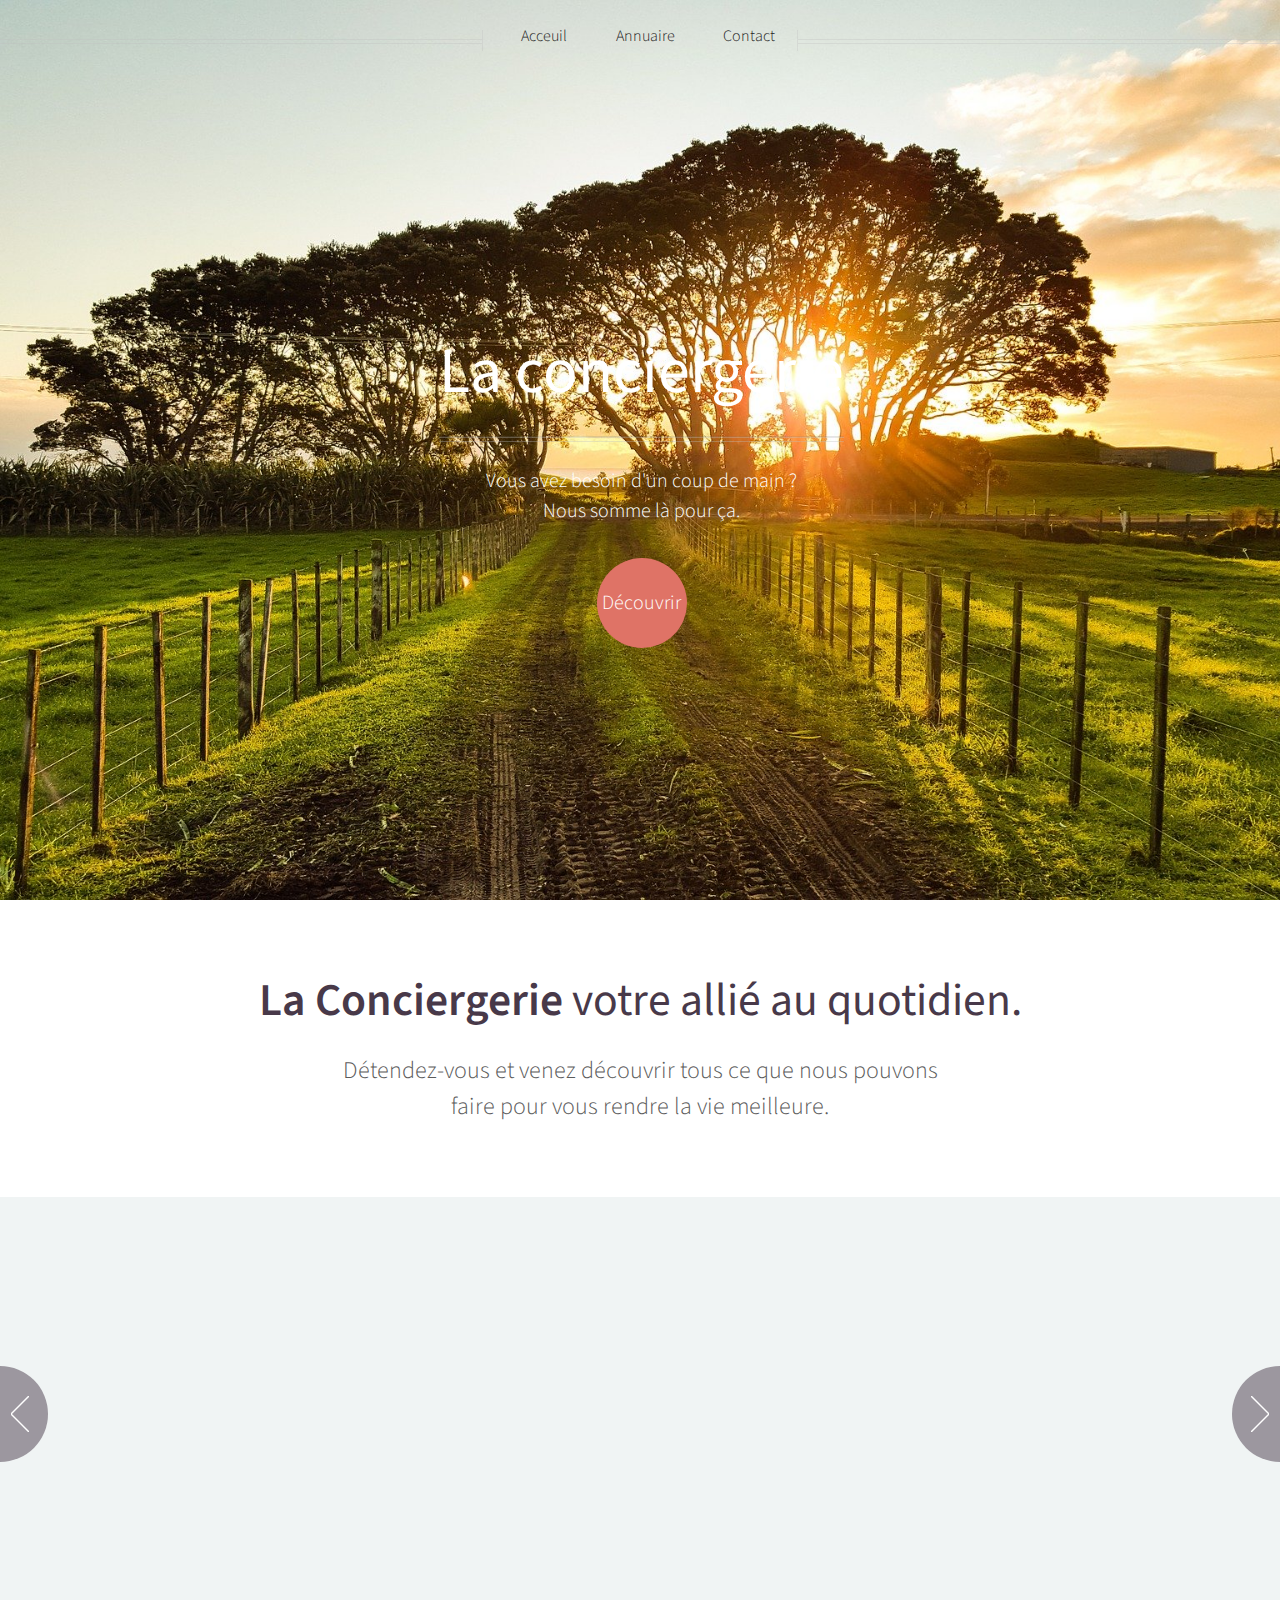
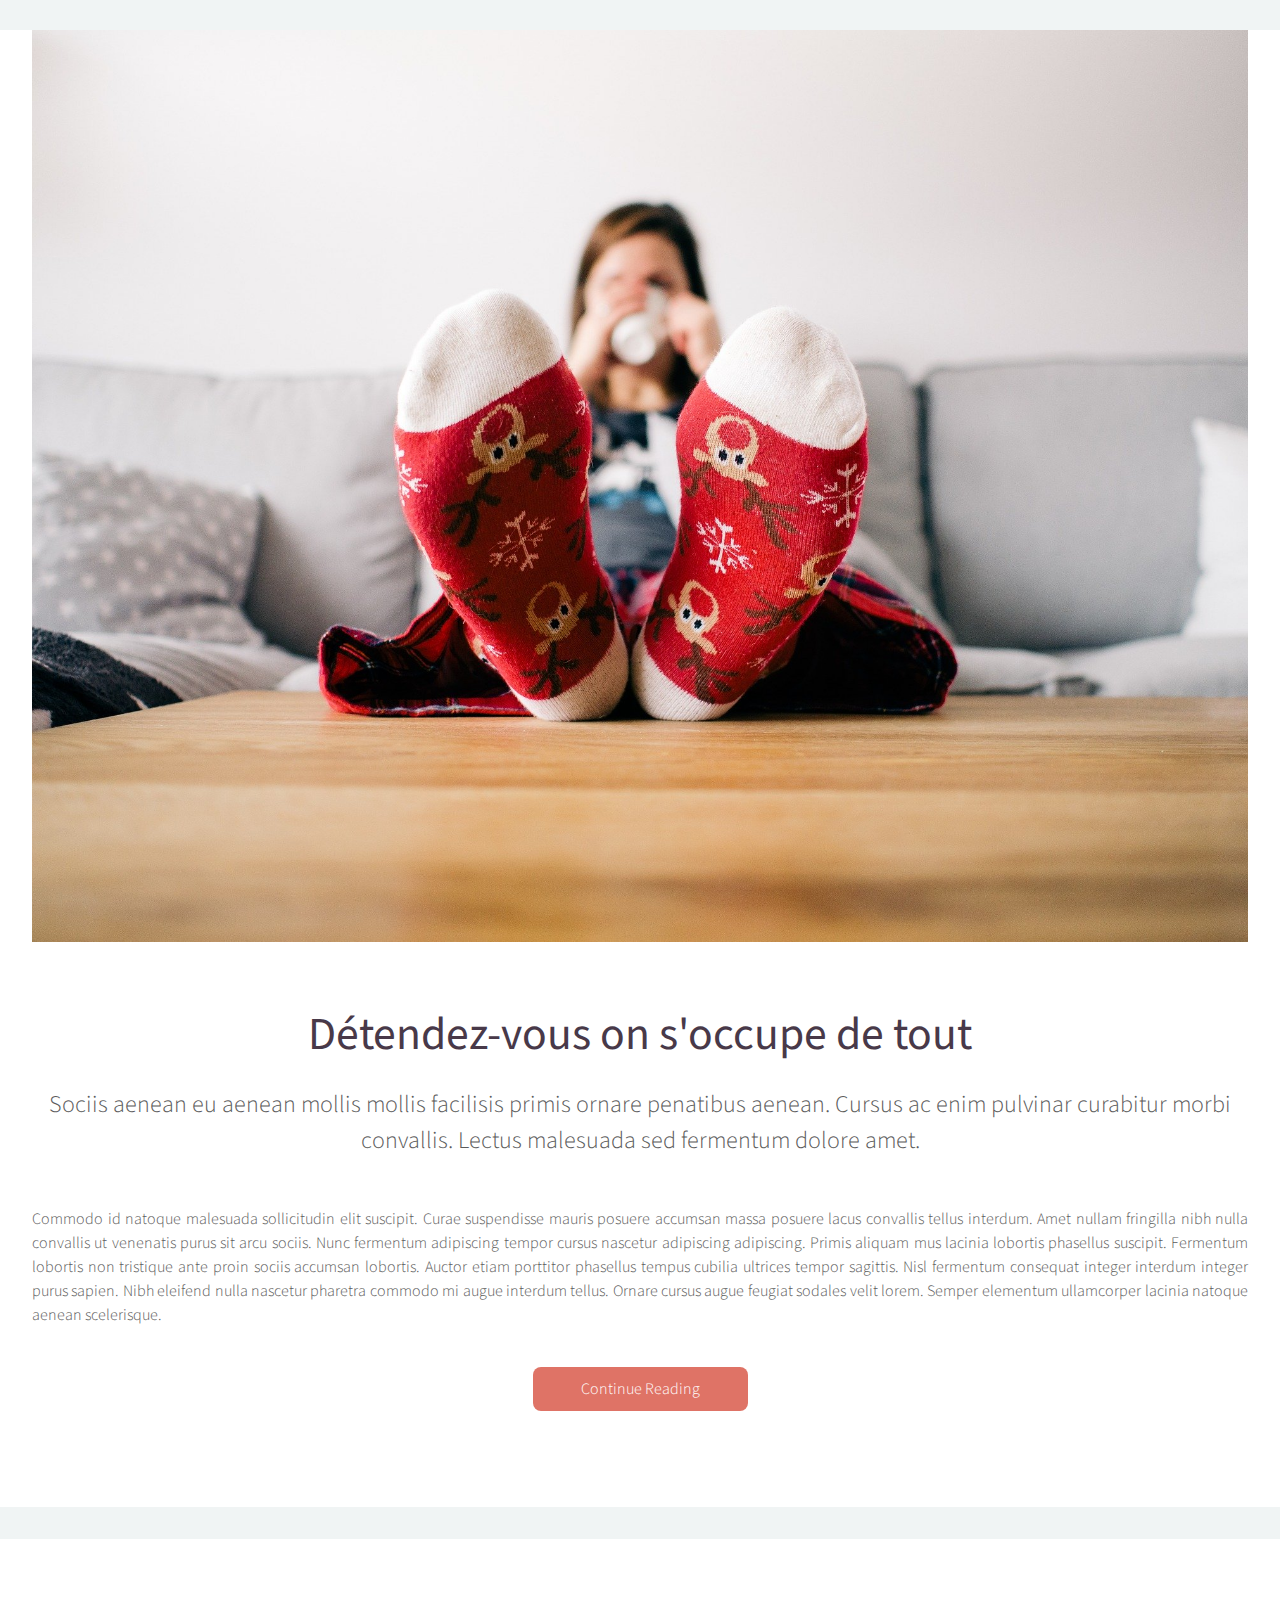
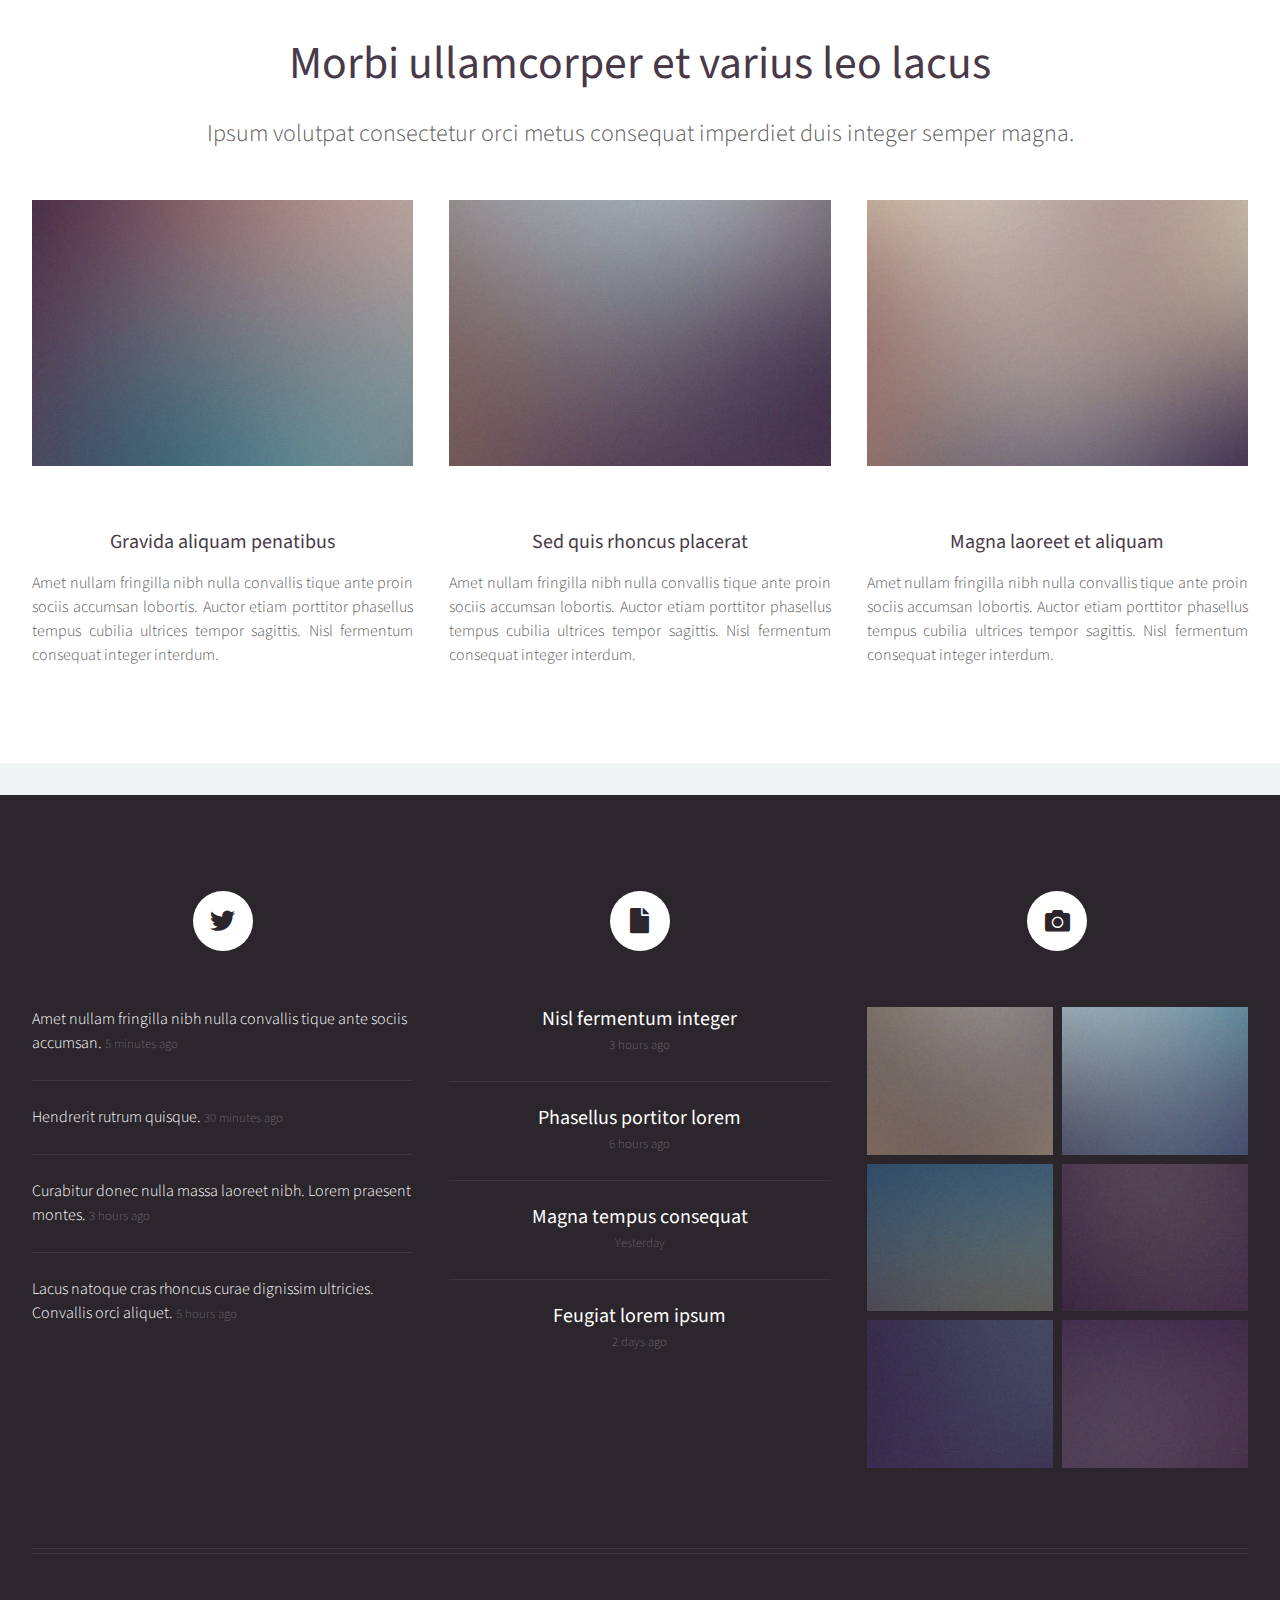
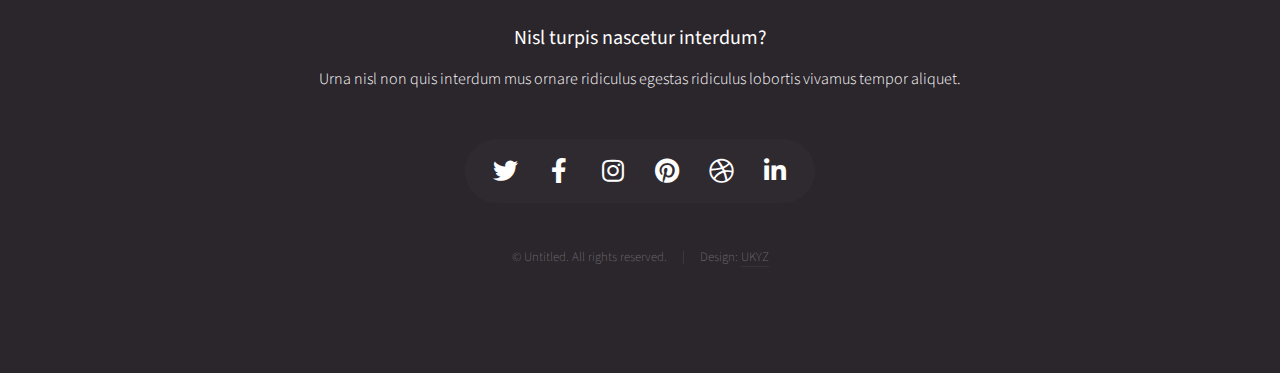
==== index.html @ 9340e7f1 "First commit" ====
<!DOCTYPE HTML>
<!--
	Helios by HTML5 UP
	html5up.net | @ajlkn
	Free for personal and commercial use under the CCA 3.0 license (html5up.net/license)
-->
<html>
	<head>
		<title>Helios by HTML5 UP</title>
		<meta charset="utf-8" />
		<meta name="viewport" content="width=device-width, initial-scale=1, user-scalable=no" />
		<link rel="stylesheet" href="assets/css/main.css" />
		<noscript><link rel="stylesheet" href="assets/css/noscript.css" /></noscript>
	</head>
	<body class="homepage is-preload">
		<div id="page-wrapper">

			<!-- Header -->
				<div id="header">

					<!-- Inner -->
						<div class="inner">
							<header>
								<h1><a href="index.html" id="logo">La conciergerie</a></h1>
								<hr />
								<p>Vous avez besoin d'un coup de main ?<br/>
									Nous somme là pour ça.</p>
							</header>
							<footer>
								<a href="#banner" class="button circled scrolly">Découvrir</a>
							</footer>
						</div>

					<!-- Nav -->
						<nav id="nav" style="color: #222">
							<ul>
<!--								<li><a href="index.html">Home</a></li>-->
<!--								<li>-->
<!--									<a href="#">Dropdown</a>-->
<!--									<ul>-->
<!--										<li><a href="#">Acceuil</a></li>-->
<!--										<li><a href="#">Annuaire</a></li>-->
<!--										<li><a href="#">Contact</a></li>-->
<!--										<li>-->
<!--											<a href="#">And a submenu &hellip;</a>-->
<!--											<ul>-->
<!--												<li><a href="#">Lorem ipsum dolor</a></li>-->
<!--												<li><a href="#">Phasellus consequat</a></li>-->
<!--												<li><a href="#">Magna phasellus</a></li>-->
<!--												<li><a href="#">Etiam dolore nisl</a></li>-->
<!--											</ul>-->
<!--										</li>-->
<!--										<li><a href="#">Veroeros feugiat</a></li>-->
<!--									</ul>-->
<!--								</li>-->
								<li><a href="#">Acceuil</a></li>
								<li><a href="#">Annuaire</a></li>
								<li><a href="#">Contact</a></li>
							</ul>
						</nav>

				</div>

			<!-- Banner -->
				<section id="banner">
					<header>
						<h2><strong>La Conciergerie</strong> votre allié au quotidien.</h2>
						<p>
							Détendez-vous et venez découvrir tous ce que nous pouvons <br/> faire pour vous rendre la vie meilleure.
						</p>
					</header>
				</section>

			<!-- Carousel -->
				<section class="carousel">
					<div class="reel">

						<article>
							<a href="#" class="image featured"><img src="images/laverie.jpg" alt="" /></a>
							<header>
								<h3><a href="#">S'occuper de votre linge</a></h3>
							</header>
							<p>Laissez nous s'occuper<br/> de votre lessive.</p>
						</article>

						<article>
							<a href="#" class="image featured"><img src="images/peinture.jpg" alt="" /></a>
							<header>
								<h3><a href="#">Besoin d'un coup de main ?</a></h3>
							</header>
							<p>La peinture ? Ne vous embêtez pas, on peut s'en charger</p>
						</article>

						<article>
							<a href="#" class="image featured"><img src="images/plombier.jpg" alt="" /></a>
							<header>
								<h3><a href="#">Du bricolage</a></h3>
							</header>
							<p>Un peu de bricolage à la maison ? Laissez-nous vous aider.</p>
						</article>

						<article>
							<a href="#" class="image featured"><img src="images/jardin.jpg" alt="" /></a>
							<header>
								<h3><a href="#">S'occuper de votre jardin</a></h3>
							</header>
							<p>Nous pouvons vous<br/> aider pour ça aussi.</p>
						</article>

						<article>
							<a href="#" class="image featured"><img src="images/pic05.jpg" alt="" /></a>
							<header>
								<h3><a href="#">Varius magnis sollicitudin</a></h3>
							</header>
							<p>Commodo id natoque malesuada sollicitudin elit suscipit magna.</p>
						</article>

						<article>
							<a href="#" class="image featured"><img src="images/pic01.jpg" alt="" /></a>
							<header>
								<h3><a href="#">Pulvinar sagittis congue</a></h3>
							</header>
							<p>Commodo id natoque malesuada sollicitudin elit suscipit magna.</p>
						</article>

						<article>
							<a href="#" class="image featured"><img src="images/pic02.jpg" alt="" /></a>
							<header>
								<h3><a href="#">Fermentum sagittis proin</a></h3>
							</header>
							<p>Commodo id natoque malesuada sollicitudin elit suscipit magna.</p>
						</article>

						<article>
							<a href="#" class="image featured"><img src="images/pic03.jpg" alt="" /></a>
							<header>
								<h3><a href="#">Sed quis rhoncus placerat</a></h3>
							</header>
							<p>Commodo id natoque malesuada sollicitudin elit suscipit magna.</p>
						</article>

						<article>
							<a href="#" class="image featured"><img src="images/pic04.jpg" alt="" /></a>
							<header>
								<h3><a href="#">Ultrices urna sit lobortis</a></h3>
							</header>
							<p>Commodo id natoque malesuada sollicitudin elit suscipit magna.</p>
						</article>

						<article>
							<a href="#" class="image featured"><img src="images/pic05.jpg" alt="" /></a>
							<header>
								<h3><a href="#">Varius magnis sollicitudin</a></h3>
							</header>
							<p>Commodo id natoque malesuada sollicitudin elit suscipit magna.</p>
						</article>

					</div>
				</section>

			<!-- Main -->
				<div class="wrapper style2">

					<article id="main" class="container special">
						<a href="#" class="image featured"><img src="images/relax.jpg" alt="" /></a>
						<header>
							<h2><a href="#">Détendez-vous on s'occupe de tout</a></h2>
							<p>
								Sociis aenean eu aenean mollis mollis facilisis primis ornare penatibus aenean. Cursus ac enim
								pulvinar curabitur morbi convallis. Lectus malesuada sed fermentum dolore amet.
							</p>
						</header>
						<p>
							Commodo id natoque malesuada sollicitudin elit suscipit. Curae suspendisse mauris posuere accumsan massa
							posuere lacus convallis tellus interdum. Amet nullam fringilla nibh nulla convallis ut venenatis purus
							sit arcu sociis. Nunc fermentum adipiscing tempor cursus nascetur adipiscing adipiscing. Primis aliquam
							mus lacinia lobortis phasellus suscipit. Fermentum lobortis non tristique ante proin sociis accumsan
							lobortis. Auctor etiam porttitor phasellus tempus cubilia ultrices tempor sagittis. Nisl fermentum
							consequat integer interdum integer purus sapien. Nibh eleifend nulla nascetur pharetra commodo mi augue
							interdum tellus. Ornare cursus augue feugiat sodales velit lorem. Semper elementum ullamcorper lacinia
							natoque aenean scelerisque.
						</p>
						<footer>
							<a href="#" class="button">Continue Reading</a>
						</footer>
					</article>

				</div>

			<!-- Features -->
				<div class="wrapper style1">

					<section id="features" class="container special">
						<header>
							<h2>Morbi ullamcorper et varius leo lacus</h2>
							<p>Ipsum volutpat consectetur orci metus consequat imperdiet duis integer semper magna.</p>
						</header>
						<div class="row">
							<article class="col-4 col-12-mobile special">
								<a href="#" class="image featured"><img src="images/pic07.jpg" alt="" /></a>
								<header>
									<h3><a href="#">Gravida aliquam penatibus</a></h3>
								</header>
								<p>
									Amet nullam fringilla nibh nulla convallis tique ante proin sociis accumsan lobortis. Auctor etiam
									porttitor phasellus tempus cubilia ultrices tempor sagittis. Nisl fermentum consequat integer interdum.
								</p>
							</article>
							<article class="col-4 col-12-mobile special">
								<a href="#" class="image featured"><img src="images/pic08.jpg" alt="" /></a>
								<header>
									<h3><a href="#">Sed quis rhoncus placerat</a></h3>
								</header>
								<p>
									Amet nullam fringilla nibh nulla convallis tique ante proin sociis accumsan lobortis. Auctor etiam
									porttitor phasellus tempus cubilia ultrices tempor sagittis. Nisl fermentum consequat integer interdum.
								</p>
							</article>
							<article class="col-4 col-12-mobile special">
								<a href="#" class="image featured"><img src="images/pic09.jpg" alt="" /></a>
								<header>
									<h3><a href="#">Magna laoreet et aliquam</a></h3>
								</header>
								<p>
									Amet nullam fringilla nibh nulla convallis tique ante proin sociis accumsan lobortis. Auctor etiam
									porttitor phasellus tempus cubilia ultrices tempor sagittis. Nisl fermentum consequat integer interdum.
								</p>
							</article>
						</div>
					</section>

				</div>

			<!-- Footer -->
				<div id="footer">
					<div class="container">
						<div class="row">

							<!-- Tweets -->
								<section class="col-4 col-12-mobile">
									<header>
										<h2 class="icon brands fa-twitter circled"><span class="label">Tweets</span></h2>
									</header>
									<ul class="divided">
										<li>
											<article class="tweet">
												Amet nullam fringilla nibh nulla convallis tique ante sociis accumsan.
												<span class="timestamp">5 minutes ago</span>
											</article>
										</li>
										<li>
											<article class="tweet">
												Hendrerit rutrum quisque.
												<span class="timestamp">30 minutes ago</span>
											</article>
										</li>
										<li>
											<article class="tweet">
												Curabitur donec nulla massa laoreet nibh. Lorem praesent montes.
												<span class="timestamp">3 hours ago</span>
											</article>
										</li>
										<li>
											<article class="tweet">
												Lacus natoque cras rhoncus curae dignissim ultricies. Convallis orci aliquet.
												<span class="timestamp">5 hours ago</span>
											</article>
										</li>
									</ul>
								</section>

							<!-- Posts -->
								<section class="col-4 col-12-mobile">
									<header>
										<h2 class="icon solid fa-file circled"><span class="label">Posts</span></h2>
									</header>
									<ul class="divided">
										<li>
											<article class="post stub">
												<header>
													<h3><a href="#">Nisl fermentum integer</a></h3>
												</header>
												<span class="timestamp">3 hours ago</span>
											</article>
										</li>
										<li>
											<article class="post stub">
												<header>
													<h3><a href="#">Phasellus portitor lorem</a></h3>
												</header>
												<span class="timestamp">6 hours ago</span>
											</article>
										</li>
										<li>
											<article class="post stub">
												<header>
													<h3><a href="#">Magna tempus consequat</a></h3>
												</header>
												<span class="timestamp">Yesterday</span>
											</article>
										</li>
										<li>
											<article class="post stub">
												<header>
													<h3><a href="#">Feugiat lorem ipsum</a></h3>
												</header>
												<span class="timestamp">2 days ago</span>
											</article>
										</li>
									</ul>
								</section>

							<!-- Photos -->
								<section class="col-4 col-12-mobile">
									<header>
										<h2 class="icon solid fa-camera circled"><span class="label">Photos</span></h2>
									</header>
									<div class="row gtr-25">
										<div class="col-6">
											<a href="#" class="image fit"><img src="images/pic10.jpg" alt="" /></a>
										</div>
										<div class="col-6">
											<a href="#" class="image fit"><img src="images/pic11.jpg" alt="" /></a>
										</div>
										<div class="col-6">
											<a href="#" class="image fit"><img src="images/pic12.jpg" alt="" /></a>
										</div>
										<div class="col-6">
											<a href="#" class="image fit"><img src="images/pic13.jpg" alt="" /></a>
										</div>
										<div class="col-6">
											<a href="#" class="image fit"><img src="images/pic14.jpg" alt="" /></a>
										</div>
										<div class="col-6">
											<a href="#" class="image fit"><img src="images/pic15.jpg" alt="" /></a>
										</div>
									</div>
								</section>

						</div>
						<hr />
						<div class="row">
							<div class="col-12">

								<!-- Contact -->
									<section class="contact">
										<header>
											<h3>Nisl turpis nascetur interdum?</h3>
										</header>
										<p>Urna nisl non quis interdum mus ornare ridiculus egestas ridiculus lobortis vivamus tempor aliquet.</p>
										<ul class="icons">
											<li><a href="#" class="icon brands fa-twitter"><span class="label">Twitter</span></a></li>
											<li><a href="#" class="icon brands fa-facebook-f"><span class="label">Facebook</span></a></li>
											<li><a href="#" class="icon brands fa-instagram"><span class="label">Instagram</span></a></li>
											<li><a href="#" class="icon brands fa-pinterest"><span class="label">Pinterest</span></a></li>
											<li><a href="#" class="icon brands fa-dribbble"><span class="label">Dribbble</span></a></li>
											<li><a href="#" class="icon brands fa-linkedin-in"><span class="label">Linkedin</span></a></li>
										</ul>
									</section>

								<!-- Copyright -->
									<div class="copyright">
										<ul class="menu">
											<li>&copy; Untitled. All rights reserved.</li><li>Design: <a href="">UKYZ</a></li>
										</ul>
									</div>

							</div>

						</div>
					</div>
				</div>

		</div>

		<!-- Scripts -->
			<script src="assets/js/jquery.min.js"></script>
			<script src="assets/js/jquery.dropotron.min.js"></script>
			<script src="assets/js/jquery.scrolly.min.js"></script>
			<script src="assets/js/jquery.scrollex.min.js"></script>
			<script src="assets/js/browser.min.js"></script>
			<script src="assets/js/breakpoints.min.js"></script>
			<script src="assets/js/util.js"></script>
			<script src="assets/js/main.js"></script>

	</body>
</html>
---- assets/css/main.css ----
@import url("https://fonts.googleapis.com/css?family=Source+Sans+Pro:300,300italic,400,400italic,600");
@import url("fontawesome-all.min.css");

/*
	Helios by HTML5 UP
	html5up.net | @ajlkn
	Free for personal and commercial use under the CCA 3.0 license (html5up.net/license)
*/

html, body, div, span, applet, object,
iframe, h1, h2, h3, h4, h5, h6, p, blockquote,
pre, a, abbr, acronym, address, big, cite,
code, del, dfn, em, img, ins, kbd, q, s, samp,
small, strike, strong, sub, sup, tt, var, b,
u, i, center, dl, dt, dd, ol, ul, li, fieldset,
form, label, legend, table, caption, tbody,
tfoot, thead, tr, th, td, article, aside,
canvas, details, embed, figure, figcaption,
footer, header, hgroup, menu, nav, output, ruby,
section, summary, time, mark, audio, video {
	margin: 0;
	padding: 0;
	border: 0;
	font-size: 100%;
	font: inherit;
	vertical-align: baseline;}

article, aside, details, figcaption, figure,
footer, header, hgroup, menu, nav, section {
	display: block;}

body {
	line-height: 1;
}

ol, ul {
	list-style: none;
}

blockquote, q {
	quotes: none;
}

	blockquote:before, blockquote:after, q:before, q:after {
		content: '';
		content: none;
	}

table {
	border-collapse: collapse;
	border-spacing: 0;
}

body {
	-webkit-text-size-adjust: none;
}

mark {
	background-color: transparent;
	color: inherit;
}

input::-moz-focus-inner {
	border: 0;
	padding: 0;
}

input, select, textarea {
	-moz-appearance: none;
	-webkit-appearance: none;
	-ms-appearance: none;
	appearance: none;
}

/* Basic */

	html {
		box-sizing: border-box;
	}

	*, *:before, *:after {
		box-sizing: inherit;
	}

	body {
		background: #f0f4f4;
		color: #5b5b5b;
		font-size: 15pt;
		line-height: 1.85em;
		font-family: 'Source Sans Pro', sans-serif;
		font-weight: 300;
	}

		body.is-preload *, body.is-preload *:before, body.is-preload *:after {
			-moz-animation: none !important;
			-webkit-animation: none !important;
			-ms-animation: none !important;
			animation: none !important;
			-moz-transition: none !important;
			-webkit-transition: none !important;
			-ms-transition: none !important;
			transition: none !important;
		}

	input, textarea, select {
		font-size: 15pt;
		line-height: 1.85em;
		font-family: 'Source Sans Pro', sans-serif;
		font-weight: 300;
	}

	h1, h2, h3, h4, h5, h6 {
		font-weight: 400;
		color: #483949;
		line-height: 1.25em;
	}

	h1 a, h2 a, h3 a, h4 a, h5 a, h6 a {
		color: inherit;
		text-decoration: none;
		border-bottom-color: transparent;
	}

	h1 strong, h2 strong, h3 strong, h4 strong, h5 strong, h6 strong {
		font-weight: 600;
	}

	h2 {
		font-size: 2.85em;
	}

	h3 {
		font-size: 1.25em;
	}

	h4 {
		font-size: 1em;
		margin: 0 0 0.25em 0;
	}

	strong, b {
		font-weight: 400;
		color: #483949;
	}

	em, i {
		font-style: italic;
	}

	a {
		color: inherit;
		border-bottom: solid 1px rgba(128, 128, 128, 0.15);
		text-decoration: none;
		-moz-transition: background-color 0.35s ease-in-out, color 0.35s ease-in-out, border-bottom-color 0.35s ease-in-out;
		-webkit-transition: background-color 0.35s ease-in-out, color 0.35s ease-in-out, border-bottom-color 0.35s ease-in-out;
		-ms-transition: background-color 0.35s ease-in-out, color 0.35s ease-in-out, border-bottom-color 0.35s ease-in-out;
		transition: background-color 0.35s ease-in-out, color 0.35s ease-in-out, border-bottom-color 0.35s ease-in-out;
	}

		a:hover {
			color: #ef8376;
			border-bottom-color: transparent;
		}

	sub {
		position: relative;
		top: 0.5em;
		font-size: 0.8em;
	}

	sup {
		position: relative;
		top: -0.5em;
		font-size: 0.8em;
	}

	blockquote {
		border-left: solid 0.5em #ddd;
		padding: 1em 0 1em 2em;
		font-style: italic;
	}

	p, ul, ol, dl, table {
		margin-bottom: 1em;
	}

	p {
		text-align: justify;
	}

	br.clear {
		clear: both;
	}

	hr {
		position: relative;
		display: block;
		border: 0;
		top: 4.5em;
		margin-bottom: 9em;
		height: 6px;
		border-top: solid 1px rgba(128, 128, 128, 0.2);
		border-bottom: solid 1px rgba(128, 128, 128, 0.2);
	}

		hr:before, hr:after {
			content: '';
			position: absolute;
			top: -8px;
			display: block;
			width: 1px;
			height: 21px;
			background: rgba(128, 128, 128, 0.2);
		}

		hr:before {
			left: -1px;
		}

		hr:after {
			right: -1px;
		}

	.timestamp {
		color: rgba(128, 128, 128, 0.75);
		font-size: 0.8em;
	}

/* Container */

	.container {
		margin: 0 auto;
		max-width: 100%;
		width: 1400px;
	}

		@media screen and (max-width: 1680px) {

			.container {
				width: 1200px;
			}

		}

		@media screen and (max-width: 1280px) {

			.container {
				width: 100%;
			}

		}

		@media screen and (max-width: 960px) {

			.container {
				width: 100%;
			}

		}

		@media screen and (max-width: 840px) {

			.container {
				width: 100%;
			}

		}

		@media screen and (max-width: 736px) {

			.container {
				width: 100%;
			}

		}

/* Row */

	.row {
		display: flex;
		flex-wrap: wrap;
		box-sizing: border-box;
		align-items: stretch;
	}

		.row > * {
			box-sizing: border-box;
		}

		.row.gtr-uniform > * > :last-child {
			margin-bottom: 0;
		}

		.row.aln-left {
			justify-content: flex-start;
		}

		.row.aln-center {
			justify-content: center;
		}

		.row.aln-right {
			justify-content: flex-end;
		}

		.row.aln-top {
			align-items: flex-start;
		}

		.row.aln-middle {
			align-items: center;
		}

		.row.aln-bottom {
			align-items: flex-end;
		}

		.row > .imp {
			order: -1;
		}

		.row > .col-1 {
			width: 8.33333%;
		}

		.row > .off-1 {
			margin-left: 8.33333%;
		}

		.row > .col-2 {
			width: 16.66667%;
		}

		.row > .off-2 {
			margin-left: 16.66667%;
		}

		.row > .col-3 {
			width: 25%;
		}

		.row > .off-3 {
			margin-left: 25%;
		}

		.row > .col-4 {
			width: 33.33333%;
		}

		.row > .off-4 {
			margin-left: 33.33333%;
		}

		.row > .col-5 {
			width: 41.66667%;
		}

		.row > .off-5 {
			margin-left: 41.66667%;
		}

		.row > .col-6 {
			width: 50%;
		}

		.row > .off-6 {
			margin-left: 50%;
		}

		.row > .col-7 {
			width: 58.33333%;
		}

		.row > .off-7 {
			margin-left: 58.33333%;
		}

		.row > .col-8 {
			width: 66.66667%;
		}

		.row > .off-8 {
			margin-left: 66.66667%;
		}

		.row > .col-9 {
			width: 75%;
		}

		.row > .off-9 {
			margin-left: 75%;
		}

		.row > .col-10 {
			width: 83.33333%;
		}

		.row > .off-10 {
			margin-left: 83.33333%;
		}

		.row > .col-11 {
			width: 91.66667%;
		}

		.row > .off-11 {
			margin-left: 91.66667%;
		}

		.row > .col-12 {
			width: 100%;
		}

		.row > .off-12 {
			margin-left: 100%;
		}

		.row.gtr-0 {
			margin-top: 0px;
			margin-left: 0px;
		}

			.row.gtr-0 > * {
				padding: 0px 0 0 0px;
			}

			.row.gtr-0.gtr-uniform {
				margin-top: 0px;
			}

				.row.gtr-0.gtr-uniform > * {
					padding-top: 0px;
				}

		.row.gtr-25 {
			margin-top: -10px;
			margin-left: -10px;
		}

			.row.gtr-25 > * {
				padding: 10px 0 0 10px;
			}

			.row.gtr-25.gtr-uniform {
				margin-top: -10px;
			}

				.row.gtr-25.gtr-uniform > * {
					padding-top: 10px;
				}

		.row.gtr-50 {
			margin-top: -20px;
			margin-left: -20px;
		}

			.row.gtr-50 > * {
				padding: 20px 0 0 20px;
			}

			.row.gtr-50.gtr-uniform {
				margin-top: -20px;
			}

				.row.gtr-50.gtr-uniform > * {
					padding-top: 20px;
				}

		.row {
			margin-top: -40px;
			margin-left: -40px;
		}

			.row > * {
				padding: 40px 0 0 40px;
			}

			.row.gtr-uniform {
				margin-top: -40px;
			}

				.row.gtr-uniform > * {
					padding-top: 40px;
				}

		.row.gtr-150 {
			margin-top: -60px;
			margin-left: -60px;
		}

			.row.gtr-150 > * {
				padding: 60px 0 0 60px;
			}

			.row.gtr-150.gtr-uniform {
				margin-top: -60px;
			}

				.row.gtr-150.gtr-uniform > * {
					padding-top: 60px;
				}

		.row.gtr-200 {
			margin-top: -80px;
			margin-left: -80px;
		}

			.row.gtr-200 > * {
				padding: 80px 0 0 80px;
			}

			.row.gtr-200.gtr-uniform {
				margin-top: -80px;
			}

				.row.gtr-200.gtr-uniform > * {
					padding-top: 80px;
				}

		@media screen and (max-width: 1680px) {

			.row {
				display: flex;
				flex-wrap: wrap;
				box-sizing: border-box;
				align-items: stretch;
			}

				.row > * {
					box-sizing: border-box;
				}

				.row.gtr-uniform > * > :last-child {
					margin-bottom: 0;
				}

				.row.aln-left {
					justify-content: flex-start;
				}

				.row.aln-center {
					justify-content: center;
				}

				.row.aln-right {
					justify-content: flex-end;
				}

				.row.aln-top {
					align-items: flex-start;
				}

				.row.aln-middle {
					align-items: center;
				}

				.row.aln-bottom {
					align-items: flex-end;
				}

				.row > .imp-wide {
					order: -1;
				}

				.row > .col-1-wide {
					width: 8.33333%;
				}

				.row > .off-1-wide {
					margin-left: 8.33333%;
				}

				.row > .col-2-wide {
					width: 16.66667%;
				}

				.row > .off-2-wide {
					margin-left: 16.66667%;
				}

				.row > .col-3-wide {
					width: 25%;
				}

				.row > .off-3-wide {
					margin-left: 25%;
				}

				.row > .col-4-wide {
					width: 33.33333%;
				}

				.row > .off-4-wide {
					margin-left: 33.33333%;
				}

				.row > .col-5-wide {
					width: 41.66667%;
				}

				.row > .off-5-wide {
					margin-left: 41.66667%;
				}

				.row > .col-6-wide {
					width: 50%;
				}

				.row > .off-6-wide {
					margin-left: 50%;
				}

				.row > .col-7-wide {
					width: 58.33333%;
				}

				.row > .off-7-wide {
					margin-left: 58.33333%;
				}

				.row > .col-8-wide {
					width: 66.66667%;
				}

				.row > .off-8-wide {
					margin-left: 66.66667%;
				}

				.row > .col-9-wide {
					width: 75%;
				}

				.row > .off-9-wide {
					margin-left: 75%;
				}

				.row > .col-10-wide {
					width: 83.33333%;
				}

				.row > .off-10-wide {
					margin-left: 83.33333%;
				}

				.row > .col-11-wide {
					width: 91.66667%;
				}

				.row > .off-11-wide {
					margin-left: 91.66667%;
				}

				.row > .col-12-wide {
					width: 100%;
				}

				.row > .off-12-wide {
					margin-left: 100%;
				}

				.row.gtr-0 {
					margin-top: 0px;
					margin-left: 0px;
				}

					.row.gtr-0 > * {
						padding: 0px 0 0 0px;
					}

					.row.gtr-0.gtr-uniform {
						margin-top: 0px;
					}

						.row.gtr-0.gtr-uniform > * {
							padding-top: 0px;
						}

				.row.gtr-25 {
					margin-top: -10px;
					margin-left: -10px;
				}

					.row.gtr-25 > * {
						padding: 10px 0 0 10px;
					}

					.row.gtr-25.gtr-uniform {
						margin-top: -10px;
					}

						.row.gtr-25.gtr-uniform > * {
							padding-top: 10px;
						}

				.row.gtr-50 {
					margin-top: -20px;
					margin-left: -20px;
				}

					.row.gtr-50 > * {
						padding: 20px 0 0 20px;
					}

					.row.gtr-50.gtr-uniform {
						margin-top: -20px;
					}

						.row.gtr-50.gtr-uniform > * {
							padding-top: 20px;
						}

				.row {
					margin-top: -40px;
					margin-left: -40px;
				}

					.row > * {
						padding: 40px 0 0 40px;
					}

					.row.gtr-uniform {
						margin-top: -40px;
					}

						.row.gtr-uniform > * {
							padding-top: 40px;
						}

				.row.gtr-150 {
					margin-top: -60px;
					margin-left: -60px;
				}

					.row.gtr-150 > * {
						padding: 60px 0 0 60px;
					}

					.row.gtr-150.gtr-uniform {
						margin-top: -60px;
					}

						.row.gtr-150.gtr-uniform > * {
							padding-top: 60px;
						}

				.row.gtr-200 {
					margin-top: -80px;
					margin-left: -80px;
				}

					.row.gtr-200 > * {
						padding: 80px 0 0 80px;
					}

					.row.gtr-200.gtr-uniform {
						margin-top: -80px;
					}

						.row.gtr-200.gtr-uniform > * {
							padding-top: 80px;
						}

		}

		@media screen and (max-width: 1280px) {

			.row {
				display: flex;
				flex-wrap: wrap;
				box-sizing: border-box;
				align-items: stretch;
			}

				.row > * {
					box-sizing: border-box;
				}

				.row.gtr-uniform > * > :last-child {
					margin-bottom: 0;
				}

				.row.aln-left {
					justify-content: flex-start;
				}

				.row.aln-center {
					justify-content: center;
				}

				.row.aln-right {
					justify-content: flex-end;
				}

				.row.aln-top {
					align-items: flex-start;
				}

				.row.aln-middle {
					align-items: center;
				}

				.row.aln-bottom {
					align-items: flex-end;
				}

				.row > .imp-normal {
					order: -1;
				}

				.row > .col-1-normal {
					width: 8.33333%;
				}

				.row > .off-1-normal {
					margin-left: 8.33333%;
				}

				.row > .col-2-normal {
					width: 16.66667%;
				}

				.row > .off-2-normal {
					margin-left: 16.66667%;
				}

				.row > .col-3-normal {
					width: 25%;
				}

				.row > .off-3-normal {
					margin-left: 25%;
				}

				.row > .col-4-normal {
					width: 33.33333%;
				}

				.row > .off-4-normal {
					margin-left: 33.33333%;
				}

				.row > .col-5-normal {
					width: 41.66667%;
				}

				.row > .off-5-normal {
					margin-left: 41.66667%;
				}

				.row > .col-6-normal {
					width: 50%;
				}

				.row > .off-6-normal {
					margin-left: 50%;
				}

				.row > .col-7-normal {
					width: 58.33333%;
				}

				.row > .off-7-normal {
					margin-left: 58.33333%;
				}

				.row > .col-8-normal {
					width: 66.66667%;
				}

				.row > .off-8-normal {
					margin-left: 66.66667%;
				}

				.row > .col-9-normal {
					width: 75%;
				}

				.row > .off-9-normal {
					margin-left: 75%;
				}

				.row > .col-10-normal {
					width: 83.33333%;
				}

				.row > .off-10-normal {
					margin-left: 83.33333%;
				}

				.row > .col-11-normal {
					width: 91.66667%;
				}

				.row > .off-11-normal {
					margin-left: 91.66667%;
				}

				.row > .col-12-normal {
					width: 100%;
				}

				.row > .off-12-normal {
					margin-left: 100%;
				}

				.row.gtr-0 {
					margin-top: 0px;
					margin-left: 0px;
				}

					.row.gtr-0 > * {
						padding: 0px 0 0 0px;
					}

					.row.gtr-0.gtr-uniform {
						margin-top: 0px;
					}

						.row.gtr-0.gtr-uniform > * {
							padding-top: 0px;
						}

				.row.gtr-25 {
					margin-top: -9px;
					margin-left: -9px;
				}

					.row.gtr-25 > * {
						padding: 9px 0 0 9px;
					}

					.row.gtr-25.gtr-uniform {
						margin-top: -9px;
					}

						.row.gtr-25.gtr-uniform > * {
							padding-top: 9px;
						}

				.row.gtr-50 {
					margin-top: -18px;
					margin-left: -18px;
				}

					.row.gtr-50 > * {
						padding: 18px 0 0 18px;
					}

					.row.gtr-50.gtr-uniform {
						margin-top: -18px;
					}

						.row.gtr-50.gtr-uniform > * {
							padding-top: 18px;
						}

				.row {
					margin-top: -36px;
					margin-left: -36px;
				}

					.row > * {
						padding: 36px 0 0 36px;
					}

					.row.gtr-uniform {
						margin-top: -36px;
					}

						.row.gtr-uniform > * {
							padding-top: 36px;
						}

				.row.gtr-150 {
					margin-top: -54px;
					margin-left: -54px;
				}

					.row.gtr-150 > * {
						padding: 54px 0 0 54px;
					}

					.row.gtr-150.gtr-uniform {
						margin-top: -54px;
					}

						.row.gtr-150.gtr-uniform > * {
							padding-top: 54px;
						}

				.row.gtr-200 {
					margin-top: -72px;
					margin-left: -72px;
				}

					.row.gtr-200 > * {
						padding: 72px 0 0 72px;
					}

					.row.gtr-200.gtr-uniform {
						margin-top: -72px;
					}

						.row.gtr-200.gtr-uniform > * {
							padding-top: 72px;
						}

		}

		@media screen and (max-width: 960px) {

			.row {
				display: flex;
				flex-wrap: wrap;
				box-sizing: border-box;
				align-items: stretch;
			}

				.row > * {
					box-sizing: border-box;
				}

				.row.gtr-uniform > * > :last-child {
					margin-bottom: 0;
				}

				.row.aln-left {
					justify-content: flex-start;
				}

				.row.aln-center {
					justify-content: center;
				}

				.row.aln-right {
					justify-content: flex-end;
				}

				.row.aln-top {
					align-items: flex-start;
				}

				.row.aln-middle {
					align-items: center;
				}

				.row.aln-bottom {
					align-items: flex-end;
				}

				.row > .imp-narrow {
					order: -1;
				}

				.row > .col-1-narrow {
					width: 8.33333%;
				}

				.row > .off-1-narrow {
					margin-left: 8.33333%;
				}

				.row > .col-2-narrow {
					width: 16.66667%;
				}

				.row > .off-2-narrow {
					margin-left: 16.66667%;
				}

				.row > .col-3-narrow {
					width: 25%;
				}

				.row > .off-3-narrow {
					margin-left: 25%;
				}

				.row > .col-4-narrow {
					width: 33.33333%;
				}

				.row > .off-4-narrow {
					margin-left: 33.33333%;
				}

				.row > .col-5-narrow {
					width: 41.66667%;
				}

				.row > .off-5-narrow {
					margin-left: 41.66667%;
				}

				.row > .col-6-narrow {
					width: 50%;
				}

				.row > .off-6-narrow {
					margin-left: 50%;
				}

				.row > .col-7-narrow {
					width: 58.33333%;
				}

				.row > .off-7-narrow {
					margin-left: 58.33333%;
				}

				.row > .col-8-narrow {
					width: 66.66667%;
				}

				.row > .off-8-narrow {
					margin-left: 66.66667%;
				}

				.row > .col-9-narrow {
					width: 75%;
				}

				.row > .off-9-narrow {
					margin-left: 75%;
				}

				.row > .col-10-narrow {
					width: 83.33333%;
				}

				.row > .off-10-narrow {
					margin-left: 83.33333%;
				}

				.row > .col-11-narrow {
					width: 91.66667%;
				}

				.row > .off-11-narrow {
					margin-left: 91.66667%;
				}

				.row > .col-12-narrow {
					width: 100%;
				}

				.row > .off-12-narrow {
					margin-left: 100%;
				}

				.row.gtr-0 {
					margin-top: 0px;
					margin-left: 0px;
				}

					.row.gtr-0 > * {
						padding: 0px 0 0 0px;
					}

					.row.gtr-0.gtr-uniform {
						margin-top: 0px;
					}

						.row.gtr-0.gtr-uniform > * {
							padding-top: 0px;
						}

				.row.gtr-25 {
					margin-top: -8px;
					margin-left: -8px;
				}

					.row.gtr-25 > * {
						padding: 8px 0 0 8px;
					}

					.row.gtr-25.gtr-uniform {
						margin-top: -8px;
					}

						.row.gtr-25.gtr-uniform > * {
							padding-top: 8px;
						}

				.row.gtr-50 {
					margin-top: -16px;
					margin-left: -16px;
				}

					.row.gtr-50 > * {
						padding: 16px 0 0 16px;
					}

					.row.gtr-50.gtr-uniform {
						margin-top: -16px;
					}

						.row.gtr-50.gtr-uniform > * {
							padding-top: 16px;
						}

				.row {
					margin-top: -32px;
					margin-left: -32px;
				}

					.row > * {
						padding: 32px 0 0 32px;
					}

					.row.gtr-uniform {
						margin-top: -32px;
					}

						.row.gtr-uniform > * {
							padding-top: 32px;
						}

				.row.gtr-150 {
					margin-top: -48px;
					margin-left: -48px;
				}

					.row.gtr-150 > * {
						padding: 48px 0 0 48px;
					}

					.row.gtr-150.gtr-uniform {
						margin-top: -48px;
					}

						.row.gtr-150.gtr-uniform > * {
							padding-top: 48px;
						}

				.row.gtr-200 {
					margin-top: -64px;
					margin-left: -64px;
				}

					.row.gtr-200 > * {
						padding: 64px 0 0 64px;
					}

					.row.gtr-200.gtr-uniform {
						margin-top: -64px;
					}

						.row.gtr-200.gtr-uniform > * {
							padding-top: 64px;
						}

		}

		@media screen and (max-width: 840px) {

			.row {
				display: flex;
				flex-wrap: wrap;
				box-sizing: border-box;
				align-items: stretch;
			}

				.row > * {
					box-sizing: border-box;
				}

				.row.gtr-uniform > * > :last-child {
					margin-bottom: 0;
				}

				.row.aln-left {
					justify-content: flex-start;
				}

				.row.aln-center {
					justify-content: center;
				}

				.row.aln-right {
					justify-content: flex-end;
				}

				.row.aln-top {
					align-items: flex-start;
				}

				.row.aln-middle {
					align-items: center;
				}

				.row.aln-bottom {
					align-items: flex-end;
				}

				.row > .imp-narrower {
					order: -1;
				}

				.row > .col-1-narrower {
					width: 8.33333%;
				}

				.row > .off-1-narrower {
					margin-left: 8.33333%;
				}

				.row > .col-2-narrower {
					width: 16.66667%;
				}

				.row > .off-2-narrower {
					margin-left: 16.66667%;
				}

				.row > .col-3-narrower {
					width: 25%;
				}

				.row > .off-3-narrower {
					margin-left: 25%;
				}

				.row > .col-4-narrower {
					width: 33.33333%;
				}

				.row > .off-4-narrower {
					margin-left: 33.33333%;
				}

				.row > .col-5-narrower {
					width: 41.66667%;
				}

				.row > .off-5-narrower {
					margin-left: 41.66667%;
				}

				.row > .col-6-narrower {
					width: 50%;
				}

				.row > .off-6-narrower {
					margin-left: 50%;
				}

				.row > .col-7-narrower {
					width: 58.33333%;
				}

				.row > .off-7-narrower {
					margin-left: 58.33333%;
				}

				.row > .col-8-narrower {
					width: 66.66667%;
				}

				.row > .off-8-narrower {
					margin-left: 66.66667%;
				}

				.row > .col-9-narrower {
					width: 75%;
				}

				.row > .off-9-narrower {
					margin-left: 75%;
				}

				.row > .col-10-narrower {
					width: 83.33333%;
				}

				.row > .off-10-narrower {
					margin-left: 83.33333%;
				}

				.row > .col-11-narrower {
					width: 91.66667%;
				}

				.row > .off-11-narrower {
					margin-left: 91.66667%;
				}

				.row > .col-12-narrower {
					width: 100%;
				}

				.row > .off-12-narrower {
					margin-left: 100%;
				}

				.row.gtr-0 {
					margin-top: 0px;
					margin-left: 0px;
				}

					.row.gtr-0 > * {
						padding: 0px 0 0 0px;
					}

					.row.gtr-0.gtr-uniform {
						margin-top: 0px;
					}

						.row.gtr-0.gtr-uniform > * {
							padding-top: 0px;
						}

				.row.gtr-25 {
					margin-top: -8px;
					margin-left: -8px;
				}

					.row.gtr-25 > * {
						padding: 8px 0 0 8px;
					}

					.row.gtr-25.gtr-uniform {
						margin-top: -8px;
					}

						.row.gtr-25.gtr-uniform > * {
							padding-top: 8px;
						}

				.row.gtr-50 {
					margin-top: -16px;
					margin-left: -16px;
				}

					.row.gtr-50 > * {
						padding: 16px 0 0 16px;
					}

					.row.gtr-50.gtr-uniform {
						margin-top: -16px;
					}

						.row.gtr-50.gtr-uniform > * {
							padding-top: 16px;
						}

				.row {
					margin-top: -32px;
					margin-left: -32px;
				}

					.row > * {
						padding: 32px 0 0 32px;
					}

					.row.gtr-uniform {
						margin-top: -32px;
					}

						.row.gtr-uniform > * {
							padding-top: 32px;
						}

				.row.gtr-150 {
					margin-top: -48px;
					margin-left: -48px;
				}

					.row.gtr-150 > * {
						padding: 48px 0 0 48px;
					}

					.row.gtr-150.gtr-uniform {
						margin-top: -48px;
					}

						.row.gtr-150.gtr-uniform > * {
							padding-top: 48px;
						}

				.row.gtr-200 {
					margin-top: -64px;
					margin-left: -64px;
				}

					.row.gtr-200 > * {
						padding: 64px 0 0 64px;
					}

					.row.gtr-200.gtr-uniform {
						margin-top: -64px;
					}

						.row.gtr-200.gtr-uniform > * {
							padding-top: 64px;
						}

		}

		@media screen and (max-width: 736px) {

			.row {
				display: flex;
				flex-wrap: wrap;
				box-sizing: border-box;
				align-items: stretch;
			}

				.row > * {
					box-sizing: border-box;
				}

				.row.gtr-uniform > * > :last-child {
					margin-bottom: 0;
				}

				.row.aln-left {
					justify-content: flex-start;
				}

				.row.aln-center {
					justify-content: center;
				}

				.row.aln-right {
					justify-content: flex-end;
				}

				.row.aln-top {
					align-items: flex-start;
				}

				.row.aln-middle {
					align-items: center;
				}

				.row.aln-bottom {
					align-items: flex-end;
				}

				.row > .imp-mobile {
					order: -1;
				}

				.row > .col-1-mobile {
					width: 8.33333%;
				}

				.row > .off-1-mobile {
					margin-left: 8.33333%;
				}

				.row > .col-2-mobile {
					width: 16.66667%;
				}

				.row > .off-2-mobile {
					margin-left: 16.66667%;
				}

				.row > .col-3-mobile {
					width: 25%;
				}

				.row > .off-3-mobile {
					margin-left: 25%;
				}

				.row > .col-4-mobile {
					width: 33.33333%;
				}

				.row > .off-4-mobile {
					margin-left: 33.33333%;
				}

				.row > .col-5-mobile {
					width: 41.66667%;
				}

				.row > .off-5-mobile {
					margin-left: 41.66667%;
				}

				.row > .col-6-mobile {
					width: 50%;
				}

				.row > .off-6-mobile {
					margin-left: 50%;
				}

				.row > .col-7-mobile {
					width: 58.33333%;
				}

				.row > .off-7-mobile {
					margin-left: 58.33333%;
				}

				.row > .col-8-mobile {
					width: 66.66667%;
				}

				.row > .off-8-mobile {
					margin-left: 66.66667%;
				}

				.row > .col-9-mobile {
					width: 75%;
				}

				.row > .off-9-mobile {
					margin-left: 75%;
				}

				.row > .col-10-mobile {
					width: 83.33333%;
				}

				.row > .off-10-mobile {
					margin-left: 83.33333%;
				}

				.row > .col-11-mobile {
					width: 91.66667%;
				}

				.row > .off-11-mobile {
					margin-left: 91.66667%;
				}

				.row > .col-12-mobile {
					width: 100%;
				}

				.row > .off-12-mobile {
					margin-left: 100%;
				}

				.row.gtr-0 {
					margin-top: 0px;
					margin-left: 0px;
				}

					.row.gtr-0 > * {
						padding: 0px 0 0 0px;
					}

					.row.gtr-0.gtr-uniform {
						margin-top: 0px;
					}

						.row.gtr-0.gtr-uniform > * {
							padding-top: 0px;
						}

				.row.gtr-25 {
					margin-top: -5px;
					margin-left: -5px;
				}

					.row.gtr-25 > * {
						padding: 5px 0 0 5px;
					}

					.row.gtr-25.gtr-uniform {
						margin-top: -5px;
					}

						.row.gtr-25.gtr-uniform > * {
							padding-top: 5px;
						}

				.row.gtr-50 {
					margin-top: -10px;
					margin-left: -10px;
				}

					.row.gtr-50 > * {
						padding: 10px 0 0 10px;
					}

					.row.gtr-50.gtr-uniform {
						margin-top: -10px;
					}

						.row.gtr-50.gtr-uniform > * {
							padding-top: 10px;
						}

				.row {
					margin-top: -20px;
					margin-left: -20px;
				}

					.row > * {
						padding: 20px 0 0 20px;
					}

					.row.gtr-uniform {
						margin-top: -20px;
					}

						.row.gtr-uniform > * {
							padding-top: 20px;
						}

				.row.gtr-150 {
					margin-top: -30px;
					margin-left: -30px;
				}

					.row.gtr-150 > * {
						padding: 30px 0 0 30px;
					}

					.row.gtr-150.gtr-uniform {
						margin-top: -30px;
					}

						.row.gtr-150.gtr-uniform > * {
							padding-top: 30px;
						}

				.row.gtr-200 {
					margin-top: -40px;
					margin-left: -40px;
				}

					.row.gtr-200 > * {
						padding: 40px 0 0 40px;
					}

					.row.gtr-200.gtr-uniform {
						margin-top: -40px;
					}

						.row.gtr-200.gtr-uniform > * {
							padding-top: 40px;
						}

		}

/* Sections/Article */

	section, article {
		margin-bottom: 3em;
	}

		section > :last-child, section:last-child, article > :last-child, article:last-child {
			margin-bottom: 0;
		}

		section.special > header, section.special > footer, article.special > header, article.special > footer {
			text-align: center;
		}

	.row > section, .row > article {
		margin-bottom: 0;
	}

	header {
		margin: 0 0 1em 0;
	}

		header > p {
			display: block;
			font-size: 1.5em;
			margin: 1em 0 2em 0;
			line-height: 1.5em;
			text-align: inherit;
		}

	footer {
		margin: 2.5em 0 0 0;
	}

/* Image */

	.image {
		position: relative;
		display: inline-block;
		border: 0;
		outline: 0;
	}

		.image img {
			display: block;
			width: 100%;
		}

		.image.fit {
			display: block;
			width: 100%;
		}

		.image.featured {
			display: block;
			width: 100%;
			margin: 0 0 4em 0;
		}

		.image.left {
			float: left;
			margin: 0 2em 2em 0;
		}

		.image.centered {
			display: block;
			margin: 0 0 2em 0;
		}

			.image.centered img {
				margin: 0 auto;
				width: auto;
			}

/* List */

	ul {
		list-style: disc;
		padding-left: 1em;
	}

		ul li {
			padding-left: 0.5em;
		}

	ol {
		list-style: decimal;
		padding-left: 1.25em;
	}

		ol li {
			padding-left: 0.25em;
		}

/* Actions */

	ul.actions {
		margin: 3em 0 0 0;
		list-style: none;
		padding-left: 0;
	}

		form ul.actions {
			margin-top: 0;
		}

		ul.actions li {
			display: inline-block;
			margin: 0 0.75em 0 0.75em;
			padding-left: 0;
		}

			ul.actions li:first-child {
				margin-left: 0;
			}

			ul.actions li:last-child {
				margin-right: 0;
			}

/* Divided */

	ul.divided {
		list-style: none;
		padding-left: 0;
	}

		ul.divided li {
			border-top: solid 1px rgba(128, 128, 128, 0.2);
			padding-top: 1.5em;
			margin-top: 1.5em;
			padding-left: 0;
		}

			ul.divided li:first-child {
				border-top: 0;
				padding-top: 0;
				margin-top: 0;
			}

/* Menu */

	ul.menu {
		height: 1em;
		line-height: 1em;
		list-style: none;
		padding-left: 0;
	}

		ul.menu li {
			display: inline-block;
			border-left: solid 1px rgba(128, 128, 128, 0.2);
			padding-left: 1.25em;
			margin-left: 1.25em;
		}

			ul.menu li:first-child {
				border-left: 0;
				padding-left: 0;
				margin-left: 0;
			}

/* Icons */

	ul.icons {
		position: relative;
		background: rgba(128, 128, 128, 0.05);
		border-radius: 4em;
		display: inline-block;
		padding: 0.35em 0.75em 0.35em 0.75em;
		font-size: 1.25em;
		cursor: default;
		list-style: none;
	}

		ul.icons li {
			display: inline-block;
			padding-left: 0;
		}

			ul.icons li a {
				display: inline-block;
				background: none;
				width: 2.5em;
				height: 2.5em;
				line-height: 2.5em;
				text-align: center;
				border-radius: 100%;
				border: 0;
				color: inherit;
			}

				ul.icons li a:hover {
					color: #ef8376;
				}

/* Form */

	form label {
		display: block;
		font-weight: 400;
		color: #483949;
		margin: 0 0 1em 0;
	}

	form input[type="text"],
	form input[type="email"],
	form input[type="password"],
	form select,
	form textarea {
		-webkit-appearance: none;
		display: block;
		border: 0;
		background: #fafafa;
		width: 100%;
		border-radius: 0.5em;
		border: solid 1px #E5E5E5;
		padding: 1em;
		-moz-transition: background-color 0.35s ease-in-out, border-color 0.35s ease-in-out;
		-webkit-transition: background-color 0.35s ease-in-out, border-color 0.35s ease-in-out;
		-ms-transition: background-color 0.35s ease-in-out, border-color 0.35s ease-in-out;
		transition: background-color 0.35s ease-in-out, border-color 0.35s ease-in-out;
	}

		form input[type="text"]:focus,
		form input[type="email"]:focus,
		form input[type="password"]:focus,
		form select:focus,
		form textarea:focus {
			background: #fff;
			border-color: #df7366;
		}

	form input[type="text"],
	form input[type="email"],
	form input[type="password"],
	form select {
		line-height: 1em;
	}

	form textarea {
		min-height: 9em;
	}

	form ::-webkit-input-placeholder {
		color: #555 !important;
	}

	form :-moz-placeholder {
		color: #555 !important;
	}

	form ::-moz-placeholder {
		color: #555 !important;
	}

	form :-ms-input-placeholder {
		color: #555 !important;
	}

	form ::-moz-focus-inner {
		border: 0;
	}

/* Table */

	table {
		width: 100%;
	}

		table.default {
			width: 100%;
		}

			table.default tbody tr {
				border-top: solid 1px #e5e5e5;
			}

				table.default tbody tr:first-child {
					border-top: 0;
				}

				table.default tbody tr:nth-child(2n+1) {
					background: #fafafa;
				}

			table.default td {
				padding: 0.5em 1em 0.5em 1em;
			}

			table.default th {
				text-align: left;
				font-weight: 400;
				padding: 0.5em 1em 0.5em 1em;
			}

			table.default thead {
				border-bottom: solid 2px #e5e5e5;
			}

			table.default tfoot {
				border-top: solid 2px #e5e5e5;
			}

/* Button */

	input[type="button"],
	input[type="submit"],
	input[type="reset"],
	button,
	.button {
		position: relative;
		display: inline-block;
		background: #df7366;
		color: #fff;
		text-align: center;
		border-radius: 0.5em;
		text-decoration: none;
		padding: 0.65em 3em 0.65em 3em;
		border: 0;
		cursor: pointer;
		outline: 0;
		font-weight: 300;
		-moz-transition: background-color 0.35s ease-in-out, color 0.35s ease-in-out, border-bottom-color 0.35s ease-in-out;
		-webkit-transition: background-color 0.35s ease-in-out, color 0.35s ease-in-out, border-bottom-color 0.35s ease-in-out;
		-ms-transition: background-color 0.35s ease-in-out, color 0.35s ease-in-out, border-bottom-color 0.35s ease-in-out;
		transition: background-color 0.35s ease-in-out, color 0.35s ease-in-out, border-bottom-color 0.35s ease-in-out;
	}

		input[type="button"]:hover,
		input[type="submit"]:hover,
		input[type="reset"]:hover,
		button:hover,
		.button:hover {
			color: #fff;
			background: #ef8376;
		}

		input[type="button"].alt,
		input[type="submit"].alt,
		input[type="reset"].alt,
		button.alt,
		.button.alt {
			background: #2B252C;
		}

			input[type="button"].alt:hover,
			input[type="submit"].alt:hover,
			input[type="reset"].alt:hover,
			button.alt:hover,
			.button.alt:hover {
				background: #3B353C;
			}

/* Post */

	.post.stub {
		text-align: center;
	}

		.post.stub header {
			margin: 0;
		}

/* Icons */

	.icon {
		text-decoration: none;
		text-decoration: none;
	}

		.icon:before {
			-moz-osx-font-smoothing: grayscale;
			-webkit-font-smoothing: antialiased;
			display: inline-block;
			font-style: normal;
			font-variant: normal;
			text-rendering: auto;
			line-height: 1;
			text-transform: none !important;
			font-family: 'Font Awesome 5 Free';
			font-weight: 400;
		}

		.icon:before {
			line-height: inherit;
			font-size: 1.25em;
		}

		.icon > .label {
			display: none;
		}

		.icon.solid:before {
			font-weight: 900;
		}

		.icon.brands:before {
			font-family: 'Font Awesome 5 Brands';
		}

		.icon.circled {
			position: relative;
			display: inline-block;
			background: #2b252c;
			color: #fff;
			border-radius: 100%;
			width: 3em;
			height: 3em;
			line-height: 3em;
			text-align: center;
			font-size: 1.25em;
		}

			header .icon.circled {
				margin: 0 0 2em 0;
			}

/* Wrapper */

	.wrapper {
		background: #fff;
		margin: 0 0 2em 0;
		padding: 6em 0 6em 0;
	}

		.wrapper.style2 {
			padding-top: 0;
		}

/* Header */

	#header {
		position: relative;
		background-image: url("../../images/campagne.jpg");
		background-size: cover;
		background-position: center center;
		background-attachment: fixed;
		color: #fff;
		text-align: center;
		padding: 7.5em 0 2em 0;
		cursor: default;
	}

		#header:before {
			content: '';
			display: inline-block;
			vertical-align: middle;
			height: 100%;
		}

		#header .inner {
			position: relative;
			z-index: 1;
			margin: 0;
			display: inline-block;
			vertical-align: middle;
		}

		#header header {
			display: inline-block;
		}

			#header header > p {
				font-size: 1.25em;
				margin: 0;
			}

		#header h1 {
			color: #fff;
			font-size: 3em;
			line-height: 1em;
		}

			#header h1 a {
				color: inherit;
			}

		#header .button {
			display: inline-block;
			border-radius: 100%;
			width: 4.5em;
			height: 4.5em;
			line-height: 4.5em;
			text-align: center;
			font-size: 1.25em;
			padding: 0;
		}

		#header hr {
			top: 1.5em;
			margin-bottom: 3em;
			border-bottom-color: rgba(192, 192, 192, 0.35);
			box-shadow: inset 0 1px 0 0 rgba(192, 192, 192, 0.35);
		}

			#header hr:before, #header hr:after {
				background: rgba(192, 192, 192, 0.35);
			}

		#header footer {
			margin: 1em 0 0 0;
		}

	body.homepage #header {
		height: 100vh;
		min-height: 40em;
	}

		body.homepage #header h1 {
			font-size: 4em;
		}

		body.homepage #header:after {
			content: '';
			background: #1C0920;
			display: block;
			position: absolute;
			left: 0;
			top: 0;
			width: 100%;
			height: 100%;
			opacity: 0;
			-moz-transition: opacity 2.5s ease-in-out;
			-webkit-transition: opacity 2.5s ease-in-out;
			-ms-transition: opacity 2.5s ease-in-out;
			transition: opacity 2.5s ease-in-out;
			-moz-transition-delay: 0.5s;
			-webkit-transition-delay: 0.5s;
			-ms-transition-delay: 0.5s;
			transition-delay: 0.5s;
		}

	body.homepage.is-preload #header:after {
		opacity: 1;
	}

/* Nav */

	#nav {
		position: absolute;
		top: 0;
		left: 0;
		width: 100%;
		text-align: center;
		padding: 1.5em 0 1.5em 0;
		z-index: 1;
		overflow: hidden;
	}

		#nav > ul {
			line-height: 0px;
			position: relative;
			display: inline-block;
			margin: 0;
			height: 21px;
			border-left: solid 1px rgba(192, 192, 192, 0.35);
			border-right: solid 1px rgba(192, 192, 192, 0.35);
		}

			#nav > ul:before, #nav > ul:after {
				content: '';
				display: block;
				width: 300%;
				position: absolute;
				top: 50%;
				margin-top: -2px;
				height: 5px;
				border-top: solid 1px rgba(192, 192, 192, 0.35);
				border-bottom: solid 1px rgba(192, 192, 192, 0.35);
			}

			#nav > ul:before {
				left: 100%;
				margin-left: 1px;
			}

			#nav > ul:after {
				right: 100%;
				margin-right: 1px;
			}

			#nav > ul > li {
				display: inline-block;
				margin: -9px 0.5em 0 0.5em;
				border-radius: 0.5em;
				padding: 0.85em;
				border: solid 1px transparent;
				-moz-transition: color 0.35s ease-in-out, border-color 0.35s ease-in-out;
				-webkit-transition: color 0.35s ease-in-out, border-color 0.35s ease-in-out;
				-ms-transition: color 0.35s ease-in-out, border-color 0.35s ease-in-out;
				transition: color 0.35s ease-in-out, border-color 0.35s ease-in-out;
			}

				#nav > ul > li.active {
					border-color: rgba(192, 192, 192, 0.35);
				}

				#nav > ul > li > a, #nav > ul > li > span {
					display: block;
					color: inherit;
					text-decoration: none;
					border: 0;
					outline: 0;
				}

				#nav > ul > li > ul {
					display: none;
				}

	.dropotron {
		background: rgba(255, 255, 255, 0.975);
		padding: 1em 1.25em 1em 1.25em;
		line-height: 1em;
		height: auto;
		text-align: left;
		border-radius: 0.5em;
		box-shadow: 0 0.15em 0.25em 0 rgba(0, 0, 0, 0.25);
		min-width: 12em;
		margin-top: -1em;
		list-style: none;
	}

		.dropotron li {
			border-top: solid 1px rgba(128, 128, 128, 0.2);
			color: #5b5b5b;
			padding-left: 0;
		}

			.dropotron li:first-child {
				border-top: 0;
			}

			.dropotron li:hover {
				color: #ef8376;
			}

			.dropotron li a, .dropotron li span {
				display: block;
				border: 0;
				padding: 0.5em 0 0.5em 0;
				-moz-transition: color 0.35s ease-in-out;
				-webkit-transition: color 0.35s ease-in-out;
				-ms-transition: color 0.35s ease-in-out;
				transition: color 0.35s ease-in-out;
			}

		.dropotron.level-0 {
			margin-top: 2em;
			font-size: 0.9em;
		}

			.dropotron.level-0:before {
				content: '';
				position: absolute;
				left: 50%;
				top: -0.7em;
				margin-left: -0.75em;
				border-bottom: solid 0.75em rgba(255, 255, 255, 0.975);
				border-left: solid 0.75em rgba(64, 64, 64, 0);
				border-right: solid 0.75em rgba(64, 64, 64, 0);
			}

/* Banner */

	#banner {
		background: #fff;
		text-align: center;
		padding: 4.5em 0 4.5em 0;
		margin-bottom: 0;
	}

		#banner header > p {
			margin-bottom: 0;
		}

/* Content */

	#content > hr {
		top: 3em;
		margin-bottom: 6em;
	}

	#content > section {
		margin-bottom: 0;
	}

/* Sidebar */

	#sidebar > hr {
		top: 3em;
		margin-bottom: 6em;
	}

		#sidebar > hr.first {
			display: none;
		}

	#sidebar > section {
		margin-bottom: 0;
	}

/* Main */

	#main {
		margin-bottom: 0;
	}

		#main section:first-of-type {
			padding-top: 2em;
		}

/* Footer */

	#footer {
		position: relative;
		overflow: hidden;
		padding: 6em 0 6em 0;
		background: #2b252c;
		color: #fff;
	}

		#footer .icon.circled {
			background: #fff;
			color: #2b252c;
		}

		#footer header {
			text-align: center;
			cursor: default;
		}

		#footer h2, #footer h3, #footer h4, #footer h5, #footer h6 {
			color: #fff;
		}

		#footer .contact {
			text-align: center;
		}

			#footer .contact p {
				text-align: center;
				margin: 0 0 3em 0;
			}

		#footer .copyright {
			text-align: center;
			color: rgba(128, 128, 128, 0.75);
			font-size: 0.8em;
			cursor: default;
		}

			#footer .copyright a {
				color: rgba(128, 128, 128, 0.75);
			}

				#footer .copyright a:hover {
					color: rgba(212, 212, 212, 0.85);
				}

/* Carousel */

	.carousel {
		position: relative;
		overflow: hidden;
		padding: 2em 0 2em 0;
		margin-bottom: 0;
	}

		.carousel .forward, .carousel .backward {
			position: absolute;
			top: 50%;
			width: 6em;
			height: 12em;
			margin-top: -6em;
			cursor: pointer;
		}

			.carousel .forward:before, .carousel .backward:before {
				content: '';
				display: block;
				width: 6em;
				height: 6em;
				border-radius: 100%;
				background-color: rgba(72, 57, 73, 0.5);
				position: absolute;
				top: 50%;
				margin-top: -3em;
				-moz-transition: background-color 0.35s ease-in-out;
				-webkit-transition: background-color 0.35s ease-in-out;
				-o-transition: background-color 0.35s ease-in-out;
				-ms-transition: background-color 0.35s ease-in-out;
				transition: background-color 0.35s ease-in-out;
				-webkit-backface-visibility: hidden;
			}

			.carousel .forward:after, .carousel .backward:after {
				content: '';
				width: 3em;
				height: 3em;
				position: absolute;
				top: 50%;
				margin: -1.5em 0 0 0;
				background: url("images/arrow.svg") no-repeat center center;
			}

			.carousel .forward:hover:before, .carousel .backward:hover:before {
				background-color: rgba(239, 131, 118, 0.75);
			}

		.carousel .forward {
			right: 0;
		}

			.carousel .forward:before {
				right: -3em;
			}

			.carousel .forward:after {
				right: -0.25em;
			}

		.carousel .backward {
			left: 0;
		}

			.carousel .backward:before {
				left: -3em;
			}

			.carousel .backward:after {
				left: -0.25em;
				-moz-transform: scaleX(-1);
				-webkit-transform: scaleX(-1);
				-ms-transform: scaleX(-1);
				transform: scaleX(-1);
			}

		.carousel .reel {
			white-space: nowrap;
			position: relative;
			-webkit-overflow-scrolling: touch;
			padding: 0 2em 0 2em;
		}

		.carousel article {
			display: inline-block;
			width: 18em;
			background: #fff;
			text-align: center;
			padding: 0 1em 3em 1em;
			margin: 0 2em 0 0;
			white-space: normal;
			opacity: 1.0;
			-moz-transition: opacity 0.75s ease-in-out;
			-webkit-transition: opacity 0.75s ease-in-out;
			-ms-transition: opacity 0.75s ease-in-out;
			transition: opacity 0.75s ease-in-out;
		}

			.carousel article.loading {
				opacity: 0;
			}

			.carousel article .image {
				position: relative;
				left: -1em;
				top: 0;
				width: auto;
				margin-right: -2em;
				margin-bottom: 3em;
			}

			.carousel article p {
				text-align: center;
			}

/* Wide */

	@media screen and (max-width: 1680px) {

		/* Basic */

			body, input, textarea, select {
				font-size: 14pt;
				line-height: 1.75em;
			}

		/* Carousel */

			.carousel {
				padding: 1.5em 0 1.5em 0;
			}

				.carousel .reel {
					padding: 0 1.5em 0 1.5em;
				}

				.carousel article {
					width: 18em;
					margin: 0 1.25em 0 0;
				}

	}

/* Normal */

	@media screen and (max-width: 1280px) {

		/* Basic */

			body, input, textarea, select {
				font-size: 12pt;
				line-height: 1.5em;
			}

		/* Wrapper */

			.wrapper {
				padding-left: 2em;
				padding-right: 2em;
			}

		/* Header */

			#header {
				background-attachment: scroll;
			}

				#header .inner {
					padding-left: 2em;
					padding-right: 2em;
				}

		/* Banner */

			#banner {
				padding-left: 2em;
				padding-right: 2em;
			}

		/* Footer */

			#footer {
				padding-left: 2em;
				padding-right: 2em;
			}

	}

/* Narrow */

/* Narrower */

	@media screen and (max-width: 840px) {

		/* Basic */

			body, input, textarea, select {
				font-size: 13pt;
				line-height: 1.65em;
			}

			.tweet {
				text-align: center;
			}

			.timestamp {
				display: block;
				text-align: center;
			}

		/* Footer */

			#footer {
				padding: 4em 2em 4em 2em;
			}

		/* Carousel */

			.carousel {
				padding: 1.25em 0 1.25em 0;
			}

				.carousel article {
					width: 18em;
					margin: 0 1em 0 0;
				}

	}

/* Mobile */

	#navPanel, #titleBar {
		display: none;
	}

	@media screen and (max-width: 736px) {

		/* Basic */

			html, body {
				overflow-x: hidden;
			}

			body, input, textarea, select {
				font-size: 12.5pt;
				line-height: 1.5em;
			}

			h2 {
				font-size: 1.75em;
			}

			h3 {
				font-size: 1.25em;
			}

			hr {
				top: 3em;
				margin-bottom: 6em;
			}

		/* Section/Article */

			section, article {
				margin-bottom: 2em;
			}

				section:last-child, article:last-child {
					margin-bottom: 0;
				}

			.row > section, .row > article {
				margin-bottom: 2em;
			}

			header > p {
				font-size: 1.25em;
			}

		/* Image */

			.image.featured {
				margin: 0 0 2em 0;
			}

			.image.left {
				margin: 0 1em 1em 0;
			}

			.image.centered {
				margin: 0 0 1em 0;
			}

		/* Actions */

			form ul.actions {
				margin-top: 0;
			}

			ul.actions li {
				display: block;
				margin: 0.75em 0 0 0;
			}

				ul.actions li:first-child {
					margin-top: 0;
				}

		/* Menu */

			ul.menu {
				height: auto;
				text-align: center;
			}

				ul.menu li {
					display: block;
					border: 0;
					padding: 0.75em 0 0 0;
					margin: 0;
				}

					ul.menu li:first-child {
						padding-top: 0;
					}

		/* Icons */

			ul.icons {
				font-size: 1em;
				padding: 0.35em 0.5em 0.35em 0.5em;
			}

				ul.icons li a {
					width: 2.25em;
				}

		/* Button */

			input[type="button"],
			input[type="submit"],
			input[type="reset"],
			button,
			.button {
				display: block;
				padding: 0;
				line-height: 3em;
				width: 100%;
			}

		/* Nav */

			#page-wrapper {
				-moz-backface-visibility: hidden;
				-webkit-backface-visibility: hidden;
				-ms-backface-visibility: hidden;
				backface-visibility: hidden;
				-moz-transition: -moz-transform 0.5s ease;
				-webkit-transition: -webkit-transform 0.5s ease;
				-ms-transition: -ms-transform 0.5s ease;
				transition: transform 0.5s ease;
				padding-bottom: 1px;
			}

			#navButton {
				-moz-backface-visibility: hidden;
				-webkit-backface-visibility: hidden;
				-ms-backface-visibility: hidden;
				backface-visibility: hidden;
				-moz-transition: -moz-transform 0.5s ease;
				-webkit-transition: -webkit-transform 0.5s ease;
				-ms-transition: -ms-transform 0.5s ease;
				transition: transform 0.5s ease;
				display: block;
				height: 44px;
				left: 0;
				position: fixed;
				top: 0;
				width: 100%;
				z-index: 10001;
			}

				#navButton .toggle {
					text-decoration: none;
					position: absolute;
					left: 0;
					top: 0;
					width: 100%;
					height: 100%;
					border: 0;
					outline: 0;
				}

					#navButton .toggle:before {
						-moz-osx-font-smoothing: grayscale;
						-webkit-font-smoothing: antialiased;
						display: inline-block;
						font-style: normal;
						font-variant: normal;
						text-rendering: auto;
						line-height: 1;
						text-transform: none !important;
						font-family: 'Font Awesome 5 Free';
						font-weight: 900;
					}

					#navButton .toggle:before {
						text-decoration: none;
						font-style: normal;
						content: '\f0c9';
						color: #fff;
						color: rgba(255, 255, 255, 0.75);
						text-align: center;
						display: block;
						font-size: 14px;
						width: 80px;
						height: 30px;
						line-height: 30px;
						position: absolute;
						left: 50%;
						margin-left: -40px;
						background: rgba(132, 128, 136, 0.75);
						border-top: 0;
						border-radius: 0 0 0.35em 0.35em;
					}

			#navPanel {
				-moz-backface-visibility: hidden;
				-webkit-backface-visibility: hidden;
				-ms-backface-visibility: hidden;
				backface-visibility: hidden;
				-moz-transform: translateY(-50vh);
				-webkit-transform: translateY(-50vh);
				-ms-transform: translateY(-50vh);
				transform: translateY(-50vh);
				-moz-transition: -moz-transform 0.5s ease;
				-webkit-transition: -webkit-transform 0.5s ease;
				-ms-transition: -ms-transform 0.5s ease;
				transition: transform 0.5s ease;
				display: block;
				height: 50vh;
				left: 0;
				overflow-y: auto;
				position: fixed;
				top: 0;
				width: 100%;
				z-index: 10002;
				background: #1f1920;
				box-shadow: inset 0px -2px 5px 0px rgba(0, 0, 0, 0.25);
				font-size: 1em;
			}

				#navPanel:before {
					content: '';
					display: block;
					position: absolute;
					left: 0;
					top: 0;
					width: 100%;
					height: 100%;
					background: url("images/overlay.png");
					background-size: 128px 128px;
				}

				#navPanel .link {
					position: relative;
					z-index: 1;
					display: block;
					text-decoration: none;
					padding: 0.5em;
					color: #ddd;
					border: 0;
					border-top: dotted 1px rgba(255, 255, 255, 0.05);
				}

					#navPanel .link:first-child {
						border-top: 0;
					}

					#navPanel .link.depth-0 {
						color: #fff;
						font-weight: 600;
					}

				#navPanel .indent-1 {
					display: inline-block;
					width: 1em;
				}

				#navPanel .indent-2 {
					display: inline-block;
					width: 2em;
				}

				#navPanel .indent-3 {
					display: inline-block;
					width: 3em;
				}

				#navPanel .indent-4 {
					display: inline-block;
					width: 4em;
				}

				#navPanel .indent-5 {
					display: inline-block;
					width: 5em;
				}

				#navPanel .depth-0 {
					color: #fff;
				}

			body.navPanel-visible #page-wrapper {
				-moz-transform: translateY(50vh);
				-webkit-transform: translateY(50vh);
				-ms-transform: translateY(50vh);
				transform: translateY(50vh);
			}

			body.navPanel-visible #navButton {
				-moz-transform: translateY(50vh);
				-webkit-transform: translateY(50vh);
				-ms-transform: translateY(50vh);
				transform: translateY(50vh);
			}

			body.navPanel-visible #navPanel {
				-moz-transform: translateY(0);
				-webkit-transform: translateY(0);
				-ms-transform: translateY(0);
				transform: translateY(0);
			}

		/* Wrapper */

			.wrapper {
				padding: 3em 1em 3em 1em;
			}

		/* Header */

			#header {
				background-attachment: scroll;
				padding: 2.5em 0 0 0;
			}

				#header .inner {
					padding-top: 1.5em;
					padding-left: 1em;
					padding-right: 1em;
				}

				#header header > p {
					font-size: 1em;
				}

				#header h1 {
					font-size: 1.75em;
				}

				#header hr {
					top: 1em;
					margin-bottom: 2.5em;
				}

			body.homepage #header {
				min-height: 0;
				padding: 5.5em 0 5em 0;
				height: auto;
			}

				body.homepage #header:before {
					display: none;
				}

				body.homepage #header h1 {
					font-size: 2.5em;
				}

		/* Nav */

			#nav {
				display: none;
			}

		/* Banner */

			#banner {
				padding: 3em 2em 3em 2em;
			}

		/* Sidebar */

			#sidebar > hr:first-of-type {
				display: block;
			}

		/* Main */

			#main > header {
				text-align: center;
			}

		/* Footer */

			#footer {
				padding-left: 1em;
				padding-right: 1em;
			}

		/* Carousel */

			.carousel {
				padding: 0.5em 0 0.5em 0;
			}

				.carousel .reel {
					padding: 0 0.5em 0 0.5em;
				}

				.carousel article {
					width: 14em;
					padding-bottom: 2em;
					margin: 0 0.5em 0 0;
				}

					.carousel article .image {
						margin-bottom: 2em;
					}

	}
---- assets/css/noscript.css ----
/*
	Helios by HTML5 UP
	html5up.net | @ajlkn
	Free for personal and commercial use under the CCA 3.0 license (html5up.net/license)
*/

/* Carousel */

	.carousel {
		overflow-x: auto;
	}

/* Header */

	body.homepage.is-preload #header:after {
		opacity: 0;
	}
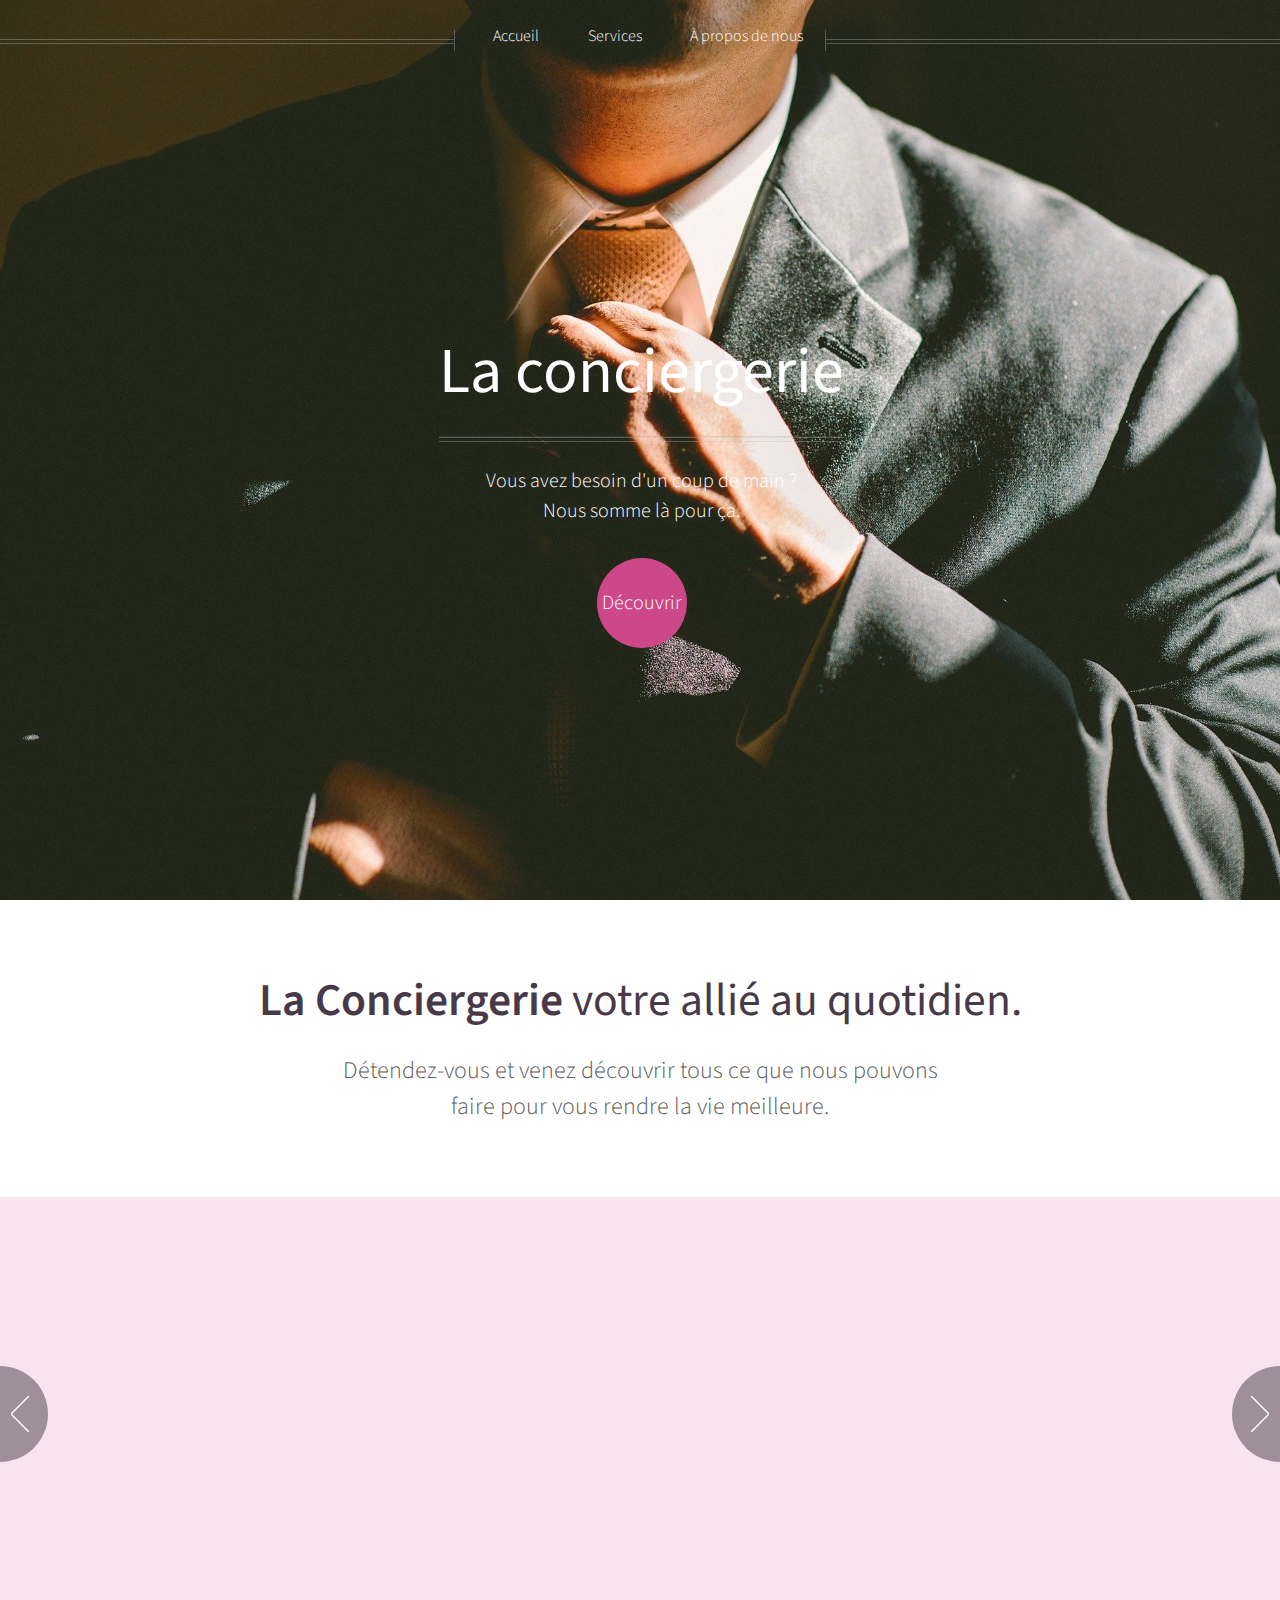
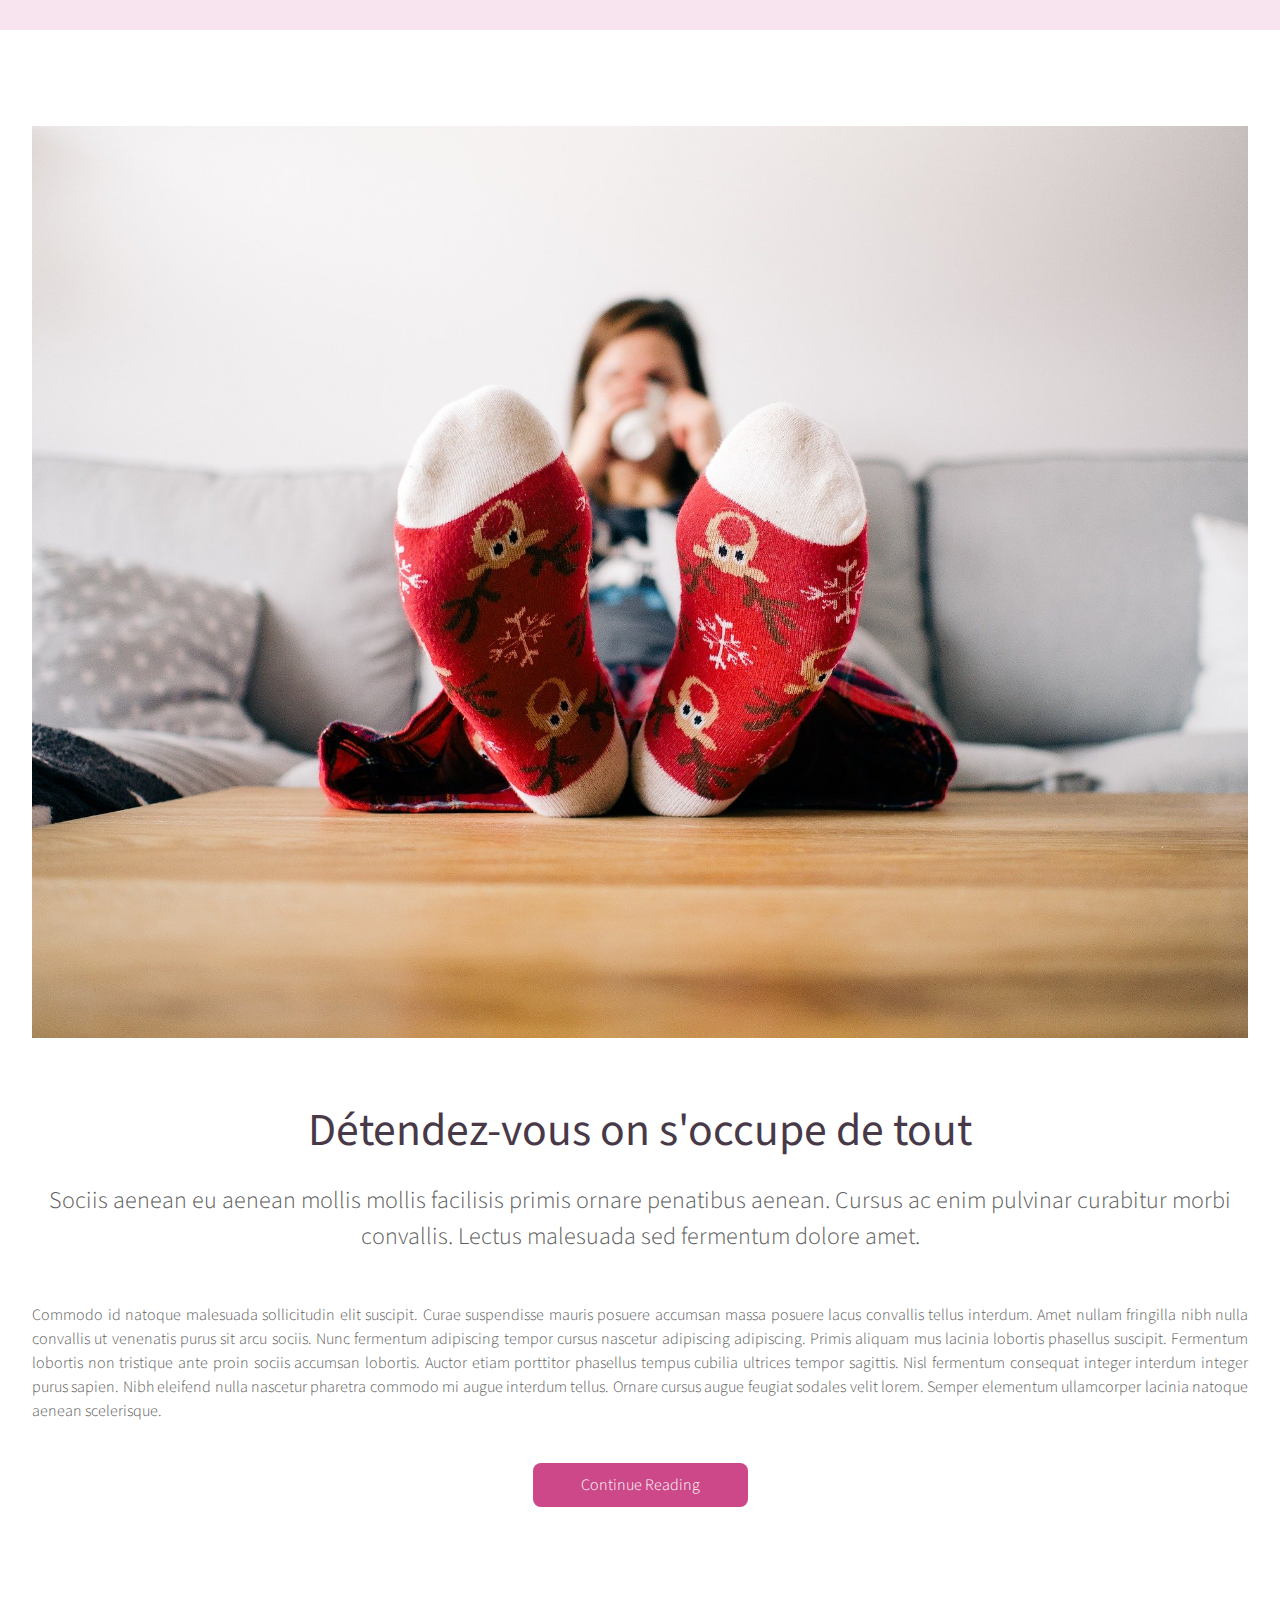
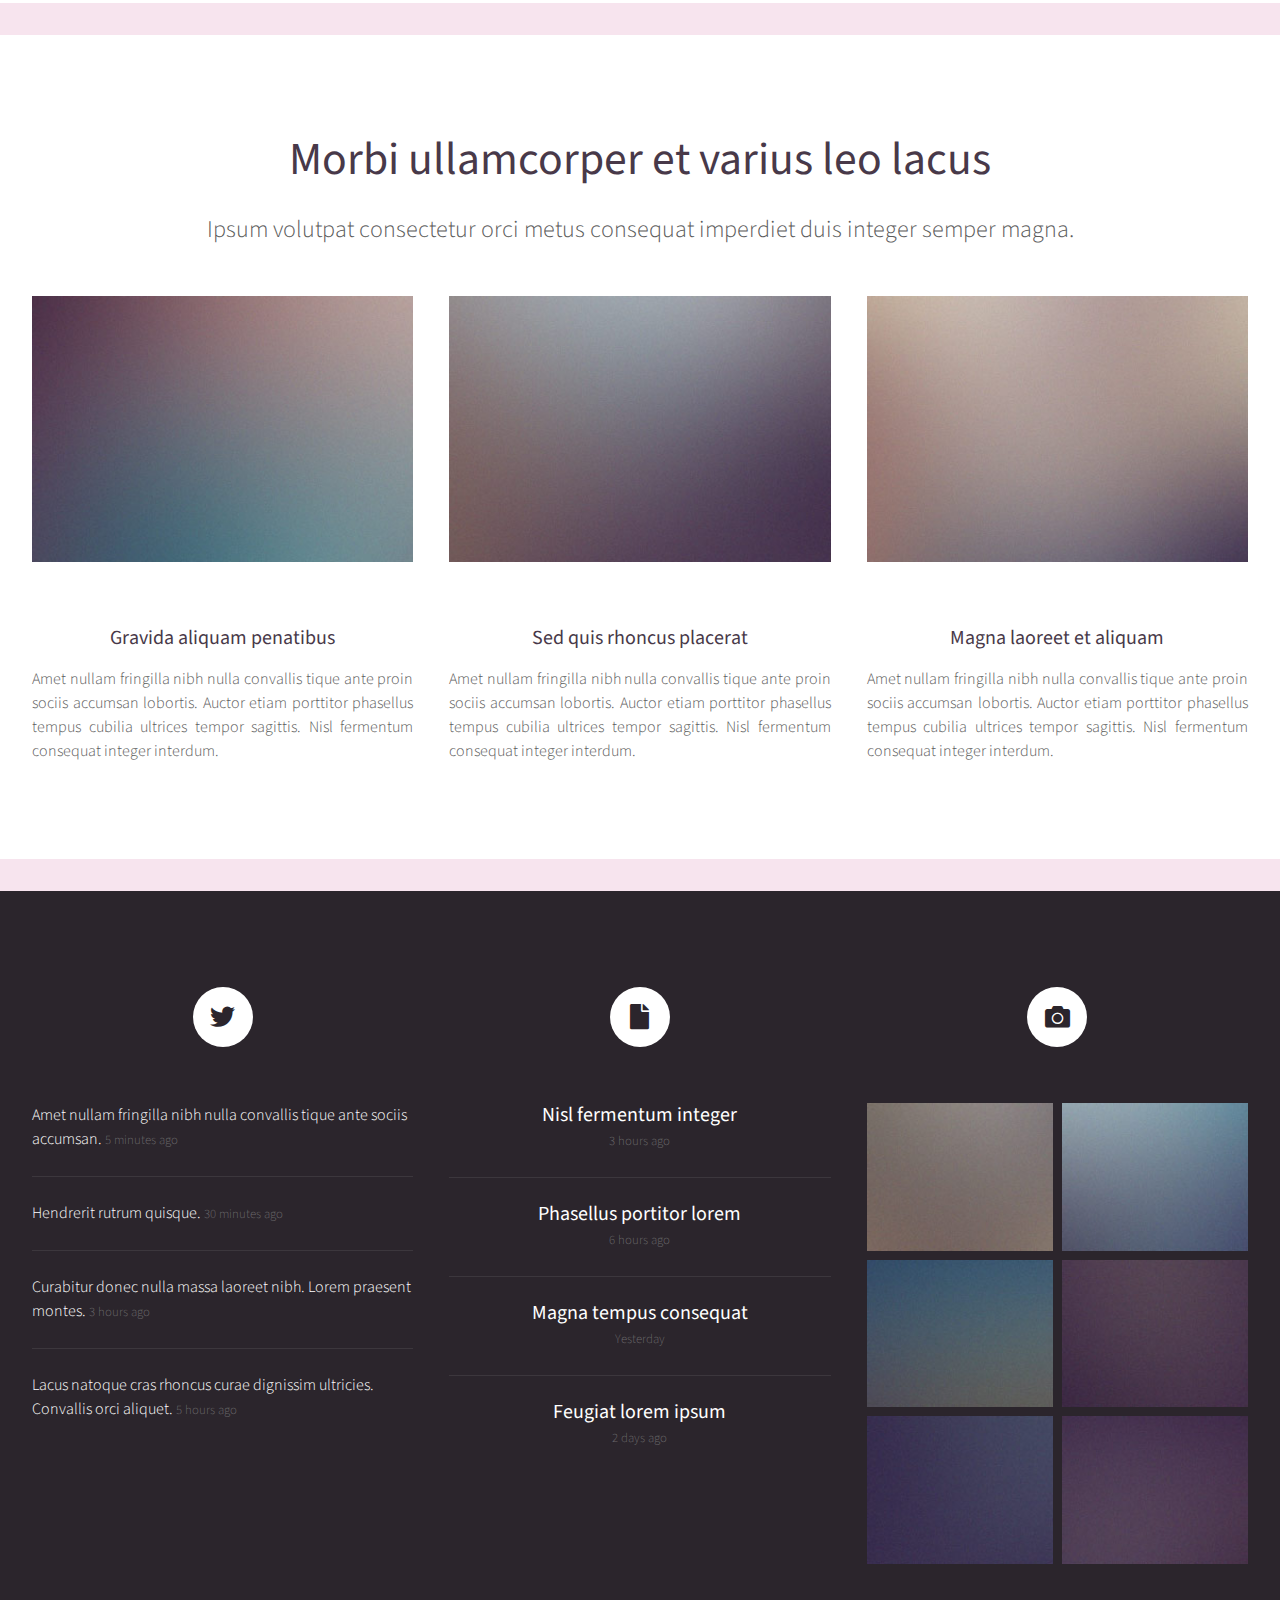
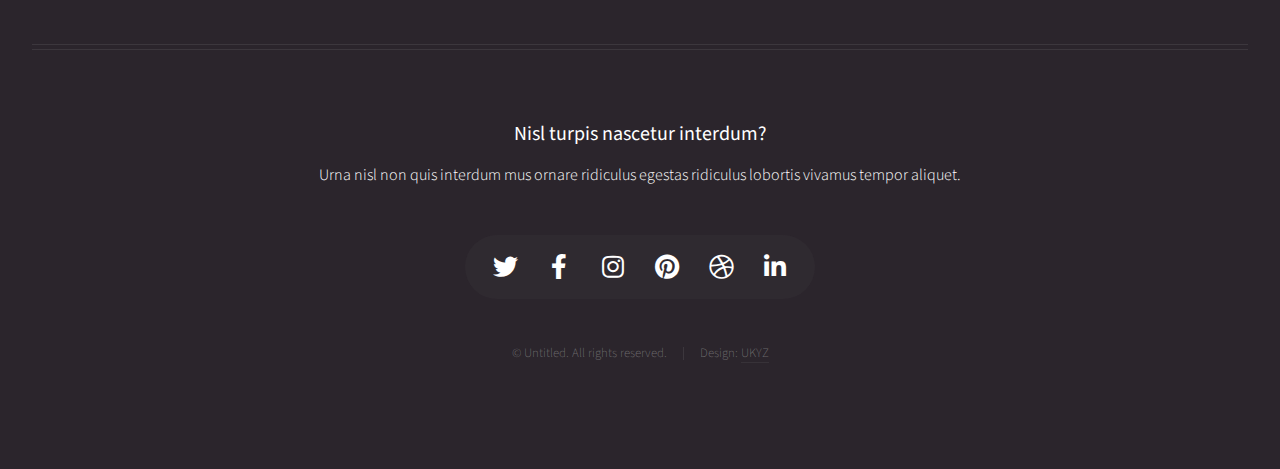
==== commit 88e5c1af: "Add images and update style with rose's color" ====
--- a/index.html
+++ b/index.html
@@ -32,30 +32,17 @@
 						</div>
 
 					<!-- Nav -->
-						<nav id="nav" style="color: #222">
+						<nav id="nav">
 							<ul>
-<!--								<li><a href="index.html">Home</a></li>-->
-<!--								<li>-->
-<!--									<a href="#">Dropdown</a>-->
-<!--									<ul>-->
-<!--										<li><a href="#">Acceuil</a></li>-->
-<!--										<li><a href="#">Annuaire</a></li>-->
-<!--										<li><a href="#">Contact</a></li>-->
-<!--										<li>-->
-<!--											<a href="#">And a submenu &hellip;</a>-->
-<!--											<ul>-->
-<!--												<li><a href="#">Lorem ipsum dolor</a></li>-->
-<!--												<li><a href="#">Phasellus consequat</a></li>-->
-<!--												<li><a href="#">Magna phasellus</a></li>-->
-<!--												<li><a href="#">Etiam dolore nisl</a></li>-->
-<!--											</ul>-->
-<!--										</li>-->
-<!--										<li><a href="#">Veroeros feugiat</a></li>-->
-<!--									</ul>-->
-<!--								</li>-->
-								<li><a href="#">Acceuil</a></li>
-								<li><a href="#">Annuaire</a></li>
-								<li><a href="#">Contact</a></li>
+								<li><a href="index.html">Accueil</a></li>
+								<li>
+									<a href="#">Services</a>
+									<ul>
+										<li><a href="#">Découvrir</a></li>
+										<li><a href="#">Annuaire</a></li>
+									</ul>
+								</li>
+								<li><a href="#">À propos de nous</a></li>
 							</ul>
 						</nav>
 
--- a/assets/css/main.css
+++ b/assets/css/main.css
@@ -83,7 +83,7 @@
 	}
 
 	body {
-		background: #f0f4f4;
+		background: rgba(204, 72, 138, 0.15);
 		color: #5b5b5b;
 		font-size: 15pt;
 		line-height: 1.85em;
@@ -158,7 +158,7 @@
 	}
 
 		a:hover {
-			color: #ef8376;
+			color: rgba(204, 72, 138, 0.80);
 			border-bottom-color: transparent;
 		}
 
@@ -1935,7 +1935,7 @@
 			}
 
 				ul.icons li a:hover {
-					color: #ef8376;
+					color: rgba(204, 72, 138, 0.80);
 				}
 
 /* Form */
@@ -1972,7 +1972,7 @@
 		form select:focus,
 		form textarea:focus {
 			background: #fff;
-			border-color: #df7366;
+			border-color: #cc4889;
 		}
 
 	form input[type="text"],
@@ -2055,7 +2055,7 @@
 	.button {
 		position: relative;
 		display: inline-block;
-		background: #df7366;
+		background: #cc4889;
 		color: #fff;
 		text-align: center;
 		border-radius: 0.5em;
@@ -2077,7 +2077,7 @@
 		button:hover,
 		.button:hover {
 			color: #fff;
-			background: #ef8376;
+			background: rgba(204, 72, 138, 0.80);
 		}
 
 		input[type="button"].alt,
@@ -2169,14 +2169,14 @@
 	}
 
 		.wrapper.style2 {
-			padding-top: 0;
+			padding-top: 6em;
 		}
 
 /* Header */
 
 	#header {
 		position: relative;
-		background-image: url("../../images/campagne.jpg");
+		background-image: url("../../images/cravate.jpg");
 		background-size: cover;
 		background-position: center center;
 		background-attachment: fixed;
@@ -2376,7 +2376,7 @@
 			}
 
 			.dropotron li:hover {
-				color: #ef8376;
+				color: rgba(204, 72, 138, 0.80);
 			}
 
 			.dropotron li a, .dropotron li span {
@@ -2549,7 +2549,7 @@
 			}
 
 			.carousel .forward:hover:before, .carousel .backward:hover:before {
-				background-color: rgba(239, 131, 118, 0.75);
+				background-color: rgba(204, 72, 138, 0.80);
 			}
 
 		.carousel .forward {
@@ -2925,7 +2925,7 @@
 						position: absolute;
 						left: 50%;
 						margin-left: -40px;
-						background: rgba(132, 128, 136, 0.75);
+						background: rgba(204, 72, 138, 0.75);
 						border-top: 0;
 						border-radius: 0 0 0.35em 0.35em;
 					}
@@ -3136,3 +3136,7 @@
 					}
 
 	}
+
+.carousel h3 {
+	color: #cc4889
+}
